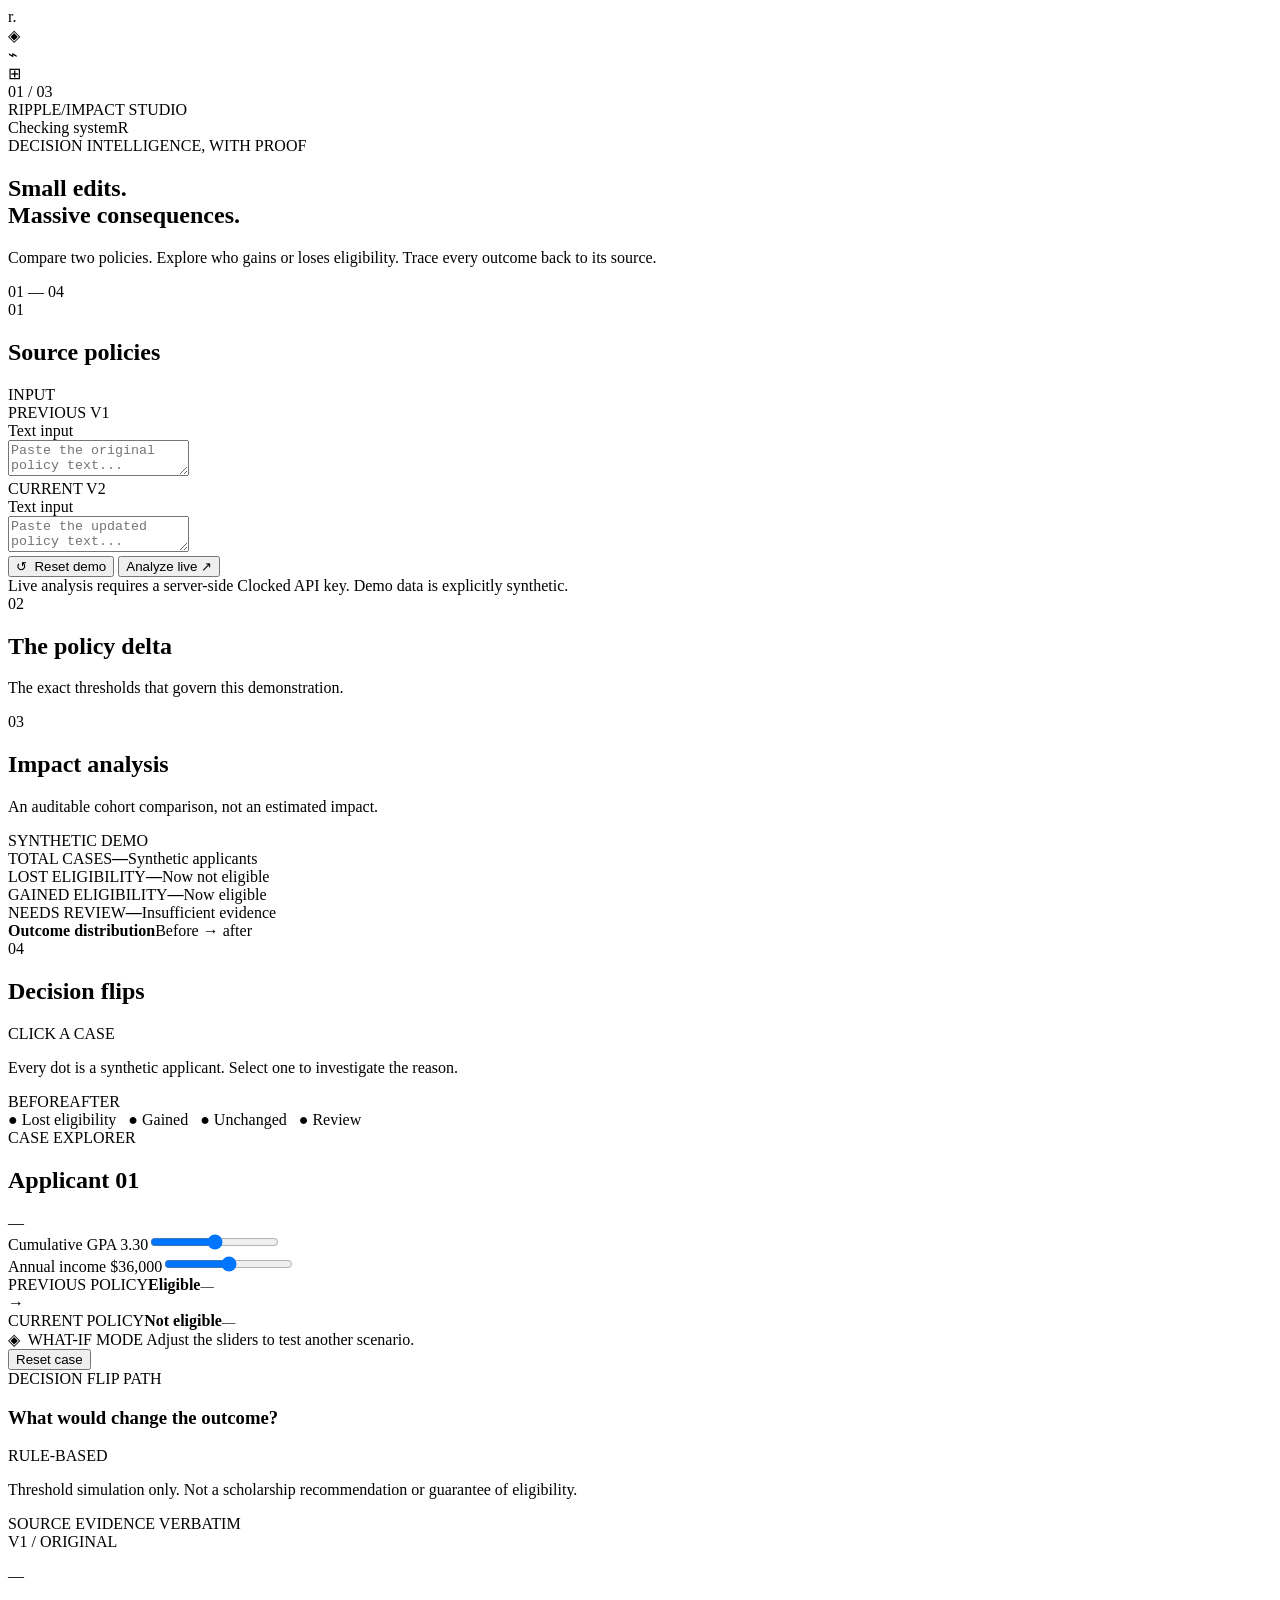
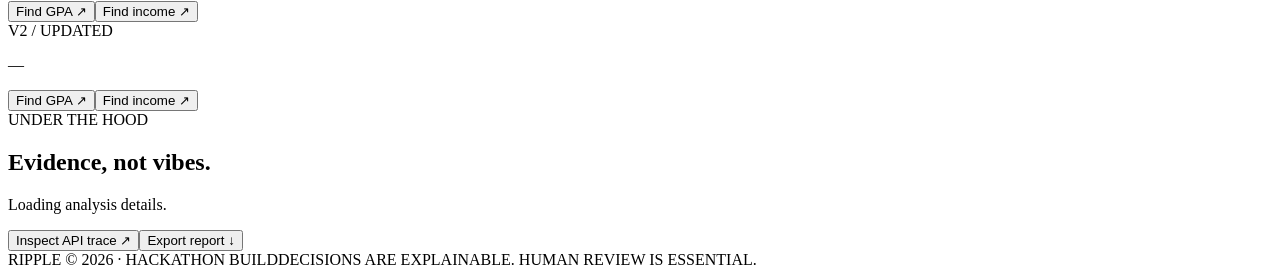
==== web/index.html @ 4c475682 "feat: add Ripple consequence engine, tests, docs and phase checkpoints" ====
<!doctype html>
<html lang="en">
<head>
  <meta charset="utf-8" />
  <meta name="viewport" content="width=device-width, initial-scale=1" />
  <meta name="theme-color" content="#0b101a" />
  <meta name="description" content="Ripple turns policy changes into traceable outcome changes." />
  <title>Ripple — The Consequence Engine</title>
  <link rel="stylesheet" href="/assets/styles.css" />
</head>
<body>
<div class="app-shell">
  <aside class="side-rail">
    <div class="logo-wrap" title="Ripple"><span class="logo">r<span class="dot">.</span></span></div>
    <div class="nav-group">
      <div class="rail-item active" title="Impact Studio" aria-label="Impact Studio">◈</div>
      <div class="rail-item" title="Evidence" aria-label="Evidence">⌁</div>
      <div class="rail-item" title="Test cases" aria-label="Test cases">⊞</div>
    </div>
    <div class="rail-bottom">01<span> / 03</span></div>
  </aside>
  <div class="site-main">
    <header class="topbar">
      <div class="breadcrumbs"><span>RIPPLE</span><span class="slash">/</span><span>IMPACT STUDIO</span></div>
      <div class="topbar-end"><span class="signal"><span class="signal-dot"></span><span id="api-status">Checking system</span></span><span class="avatar">R</span></div>
    </header>
    <main class="content">
      <section class="intro">
        <div class="eyebrow"><span class="small-circle"></span> DECISION INTELLIGENCE, WITH PROOF</div>
        <h1>Small edits.<br /><span>Massive consequences.</span></h1>
        <div class="intro-bottom"><p>Compare two policies. Explore who gains or loses eligibility. Trace every outcome back to its source.</p><span class="intro-number">01 <span>—</span> 04</span></div>
      </section>
      <div class="dashboard-grid">
        <div class="left-column">
          <section class="panel editor-panel">
            <div class="section-heading"><span class="section-index">01</span><h2>Source policies</h2><span class="heading-right">INPUT</span></div>
            <div class="editor-head"><div class="version-label"><span class="version-dot old"></span> PREVIOUS <span class="mini-text">V1</span></div><span class="tag-muted">Text input</span></div>
            <textarea id="old-policy" spellcheck="false" aria-label="Previous policy text" placeholder="Paste the original policy text..."></textarea>
            <div class="editor-head second"><div class="version-label"><span class="version-dot new"></span> CURRENT <span class="mini-text">V2</span></div><span class="tag-muted">Text input</span></div>
            <textarea id="new-policy" spellcheck="false" aria-label="Current policy text" placeholder="Paste the updated policy text..."></textarea>
            <div class="editor-actions">
              <button type="button" id="reset-demo" class="btn btn-subtle">↺ &nbsp;Reset demo</button>
              <button type="button" id="analyze-live" class="btn btn-primary">Analyze live <span>↗</span></button>
            </div>
            <div class="microcopy">Live analysis requires a server-side Clocked API key. Demo data is explicitly synthetic.</div>
          </section>
          <section class="panel delta-panel" id="evidence">
            <div class="section-heading"><span class="section-index">02</span><h2>The policy delta</h2></div>
            <p class="panel-subtitle">The exact thresholds that govern this demonstration.</p>
            <div id="delta-items"></div>
            <div id="compare-verdict" class="api-result" hidden></div>
            <div id="review-warning" class="review-warning" hidden>Some thresholds lack verified source evidence. Those evaluations are marked for review.</div>
          </section>
        </div>
        <div class="right-column">
          <section class="panel overview-panel">
            <div class="overview-top"><div><div class="section-heading"><span class="section-index">03</span><h2>Impact analysis</h2></div><p class="panel-subtitle">An auditable cohort comparison, not an estimated impact.</p></div><span id="mode-indicator" class="mode-badge">SYNTHETIC DEMO</span></div>
            <div class="stat-grid">
              <div class="stat"><span class="stat-label">TOTAL CASES</span><strong id="stat-total">—</strong><span class="stat-meta">Synthetic applicants</span></div>
              <div class="stat stat-lost"><span class="stat-label">LOST ELIGIBILITY</span><strong id="stat-lost">—</strong><span class="stat-meta">Now not eligible</span></div>
              <div class="stat stat-gained"><span class="stat-label">GAINED ELIGIBILITY</span><strong id="stat-gained">—</strong><span class="stat-meta">Now eligible</span></div>
              <div class="stat"><span class="stat-label">NEEDS REVIEW</span><strong id="stat-review">—</strong><span class="stat-meta">Insufficient evidence</span></div>
            </div>
            <div class="chart-title"><strong>Outcome distribution</strong><span>Before → after</span></div>
            <div id="dist-bar" class="dist-bar" aria-label="Outcome distribution" role="img"></div>
            <div id="dist-legend" class="dist-legend"></div>
          </section>
          <section class="panel matrix-panel" id="cases">
            <div class="section-heading"><span class="section-index">04</span><h2>Decision flips</h2><span class="heading-right">CLICK A CASE</span></div>
            <p class="panel-subtitle">Every dot is a synthetic applicant. Select one to investigate the reason.</p>
            <div class="matrix-labels"><span>BEFORE</span><span>AFTER</span></div>
            <div id="case-matrix" class="case-matrix"></div>
            <div class="matrix-footnote">● Lost eligibility &nbsp; <span class="gained-color">● Gained</span> &nbsp; <span class="stable-color">● Unchanged</span> &nbsp; <span class="review-color">● Review</span></div>
          </section>
          <section class="panel inspector-panel">
            <div class="inspector-top"><div><span class="eyebrow in-panel">CASE EXPLORER</span><h2 id="selected-case-title">Applicant 01</h2></div><span id="selected-transition" class="case-chip">—</span></div>
            <div class="controls-row">
              <div class="control-block"><label for="gpa-range">Cumulative GPA <span id="gpa-value">3.30</span></label><input id="gpa-range" type="range" min="0" max="4" step="0.05" /></div>
              <div class="control-block"><label for="income-range">Annual income <span id="income-value">$36,000</span></label><input id="income-range" type="range" min="0" max="100000" step="1000" /></div>
            </div>
            <div class="results-grid">
              <div class="result-block"><span>PREVIOUS POLICY</span><strong id="before-status">Eligible</strong><small id="before-reason">—</small></div>
              <div class="result-arrow">→</div>
              <div class="result-block"><span>CURRENT POLICY</span><strong id="after-status">Not eligible</strong><small id="after-reason">—</small></div>
            </div>
            <div class="inspector-footer"><div class="what-if-label">◈ &nbsp;WHAT-IF MODE <span id="what-if-note">Adjust the sliders to test another scenario.</span></div><button class="btn btn-subtle btn-small" id="reset-case">Reset case</button></div>
            <div class="flip-panel">
              <div class="flip-head"><div><span class="flip-kicker">DECISION FLIP PATH</span><h3>What would change the outcome?</h3></div><span class="flip-tag">RULE-BASED</span></div>
              <div id="flip-content" aria-live="polite"></div>
              <button type="button" class="btn btn-primary flip-action" id="apply-flip" hidden>Try these thresholds ↗</button>
              <p class="flip-disclaimer">Threshold simulation only. Not a scholarship recommendation or guarantee of eligibility.</p>
            </div>
            <div class="proof-title">SOURCE EVIDENCE <span>VERBATIM</span></div>
            <div class="evidence-grid"><div class="evidence-box"><span>V1 / ORIGINAL</span><p id="old-evidence">—</p><div class="source-actions"><button type="button" data-source="old" data-rule="gpa_evidence">Find GPA ↗</button><button type="button" data-source="old" data-rule="income_evidence">Find income ↗</button></div></div><div class="evidence-box"><span>V2 / UPDATED</span><p id="new-evidence">—</p><div class="source-actions"><button type="button" data-source="new" data-rule="gpa_evidence">Find GPA ↗</button><button type="button" data-source="new" data-rule="income_evidence">Find income ↗</button></div></div></div>
            <div id="rerank-evidence" class="ranked-evidence" hidden></div>
          </section>
        </div>
      </div>
      <section class="bottom-panel"><div><span class="eyebrow in-panel">UNDER THE HOOD</span><h2>Evidence, not vibes.</h2><p id="backend-disclosure">Loading analysis details.</p></div><div class="bottom-actions"><button class="btn btn-subtle" id="toggle-trace">Inspect API trace ↗</button><button class="btn btn-primary" id="export-report">Export report ↓</button></div></section>
      <pre id="trace-output" class="trace-output" hidden></pre>
      <footer>RIPPLE <span>© 2026 · HACKATHON BUILD</span><span>DECISIONS ARE EXPLAINABLE. HUMAN REVIEW IS ESSENTIAL.</span></footer>
    </main>
  </div>
</div>
<div id="toast" class="toast" role="status" aria-live="polite"></div>
<script src="/assets/app.js" defer></script>
</body>
</html>
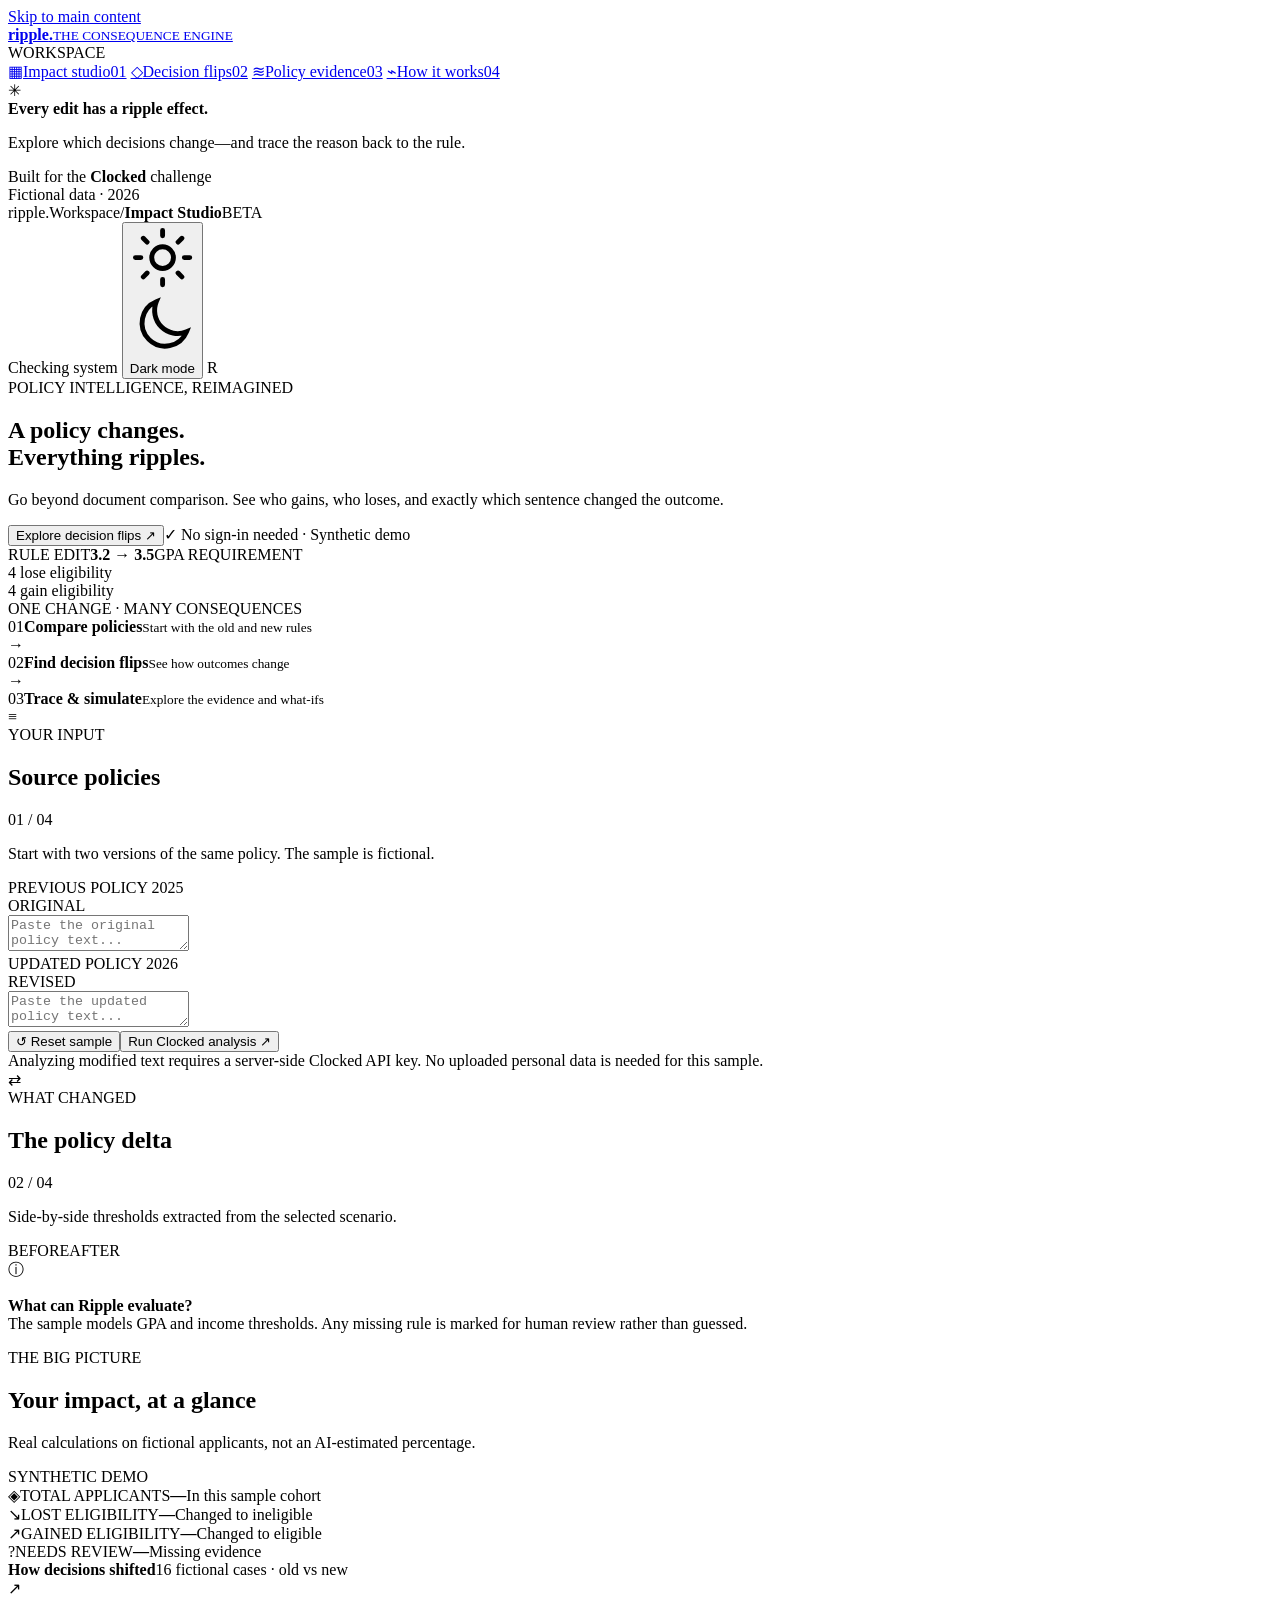
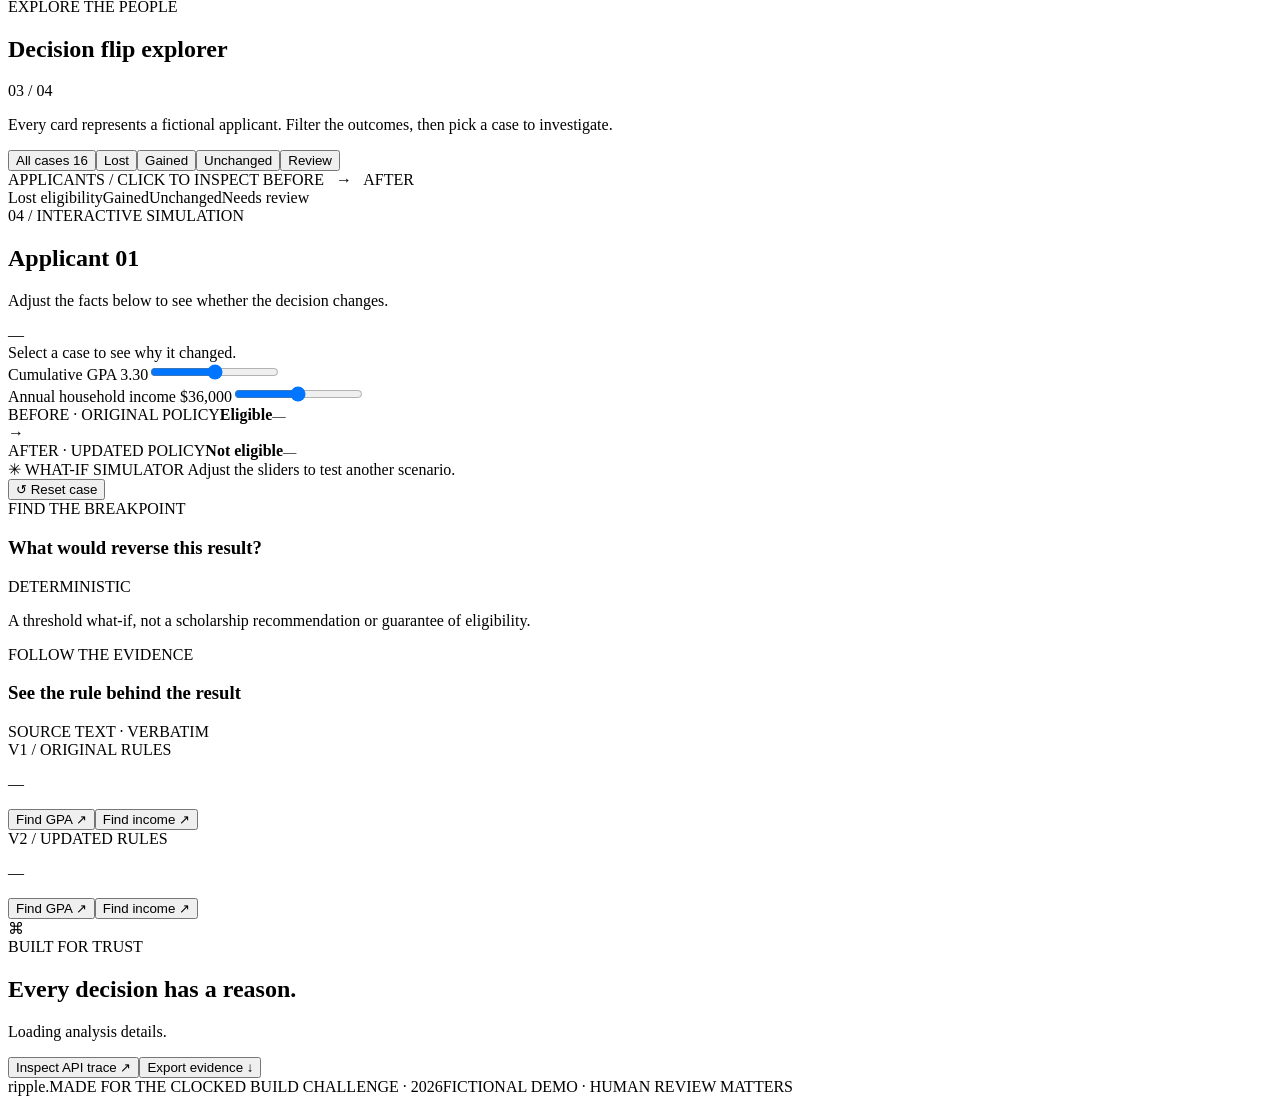
==== commit 783b967a: "feat(ui): light-first Ripple studio, dark toggle and interactive case explorer" ====
--- a/web/index.html
+++ b/web/index.html
@@ -1,108 +1,125 @@
 <!doctype html>
-<html lang="en">
+<html lang="en" data-theme="light">
 <head>
   <meta charset="utf-8" />
   <meta name="viewport" content="width=device-width, initial-scale=1" />
-  <meta name="theme-color" content="#0b101a" />
-  <meta name="description" content="Ripple turns policy changes into traceable outcome changes." />
+  <meta name="theme-color" content="#f6f7fb" />
+  <meta name="description" content="Ripple reveals how policy edits change real decisions, with traceable evidence and interactive what-if analysis." />
   <title>Ripple — The Consequence Engine</title>
   <link rel="stylesheet" href="/assets/styles.css" />
+  <script>try{if(localStorage.getItem('ripple-theme')==='dark')document.documentElement.dataset.theme='dark'}catch(e){}</script>
 </head>
 <body>
+<a class="skip-link" href="#studio">Skip to main content</a>
 <div class="app-shell">
-  <aside class="side-rail">
-    <div class="logo-wrap" title="Ripple"><span class="logo">r<span class="dot">.</span></span></div>
-    <div class="nav-group">
-      <div class="rail-item active" title="Impact Studio" aria-label="Impact Studio">◈</div>
-      <div class="rail-item" title="Evidence" aria-label="Evidence">⌁</div>
-      <div class="rail-item" title="Test cases" aria-label="Test cases">⊞</div>
-    </div>
-    <div class="rail-bottom">01<span> / 03</span></div>
+  <aside class="side-rail" aria-label="Primary navigation">
+    <a href="#studio" class="brand" aria-label="Ripple home">
+      <span class="brand-mark" aria-hidden="true"><span></span><span></span><span></span></span>
+      <span class="brand-copy"><strong>ripple<span class="brand-period">.</span></strong><small>THE CONSEQUENCE ENGINE</small></span>
+    </a>
+    <div class="side-label">WORKSPACE</div>
+    <nav class="nav-group" aria-label="Workspace">
+      <a class="rail-item active" href="#studio"><span class="nav-icon" aria-hidden="true">▦</span>Impact studio<span class="nav-count">01</span></a>
+      <a class="rail-item" href="#cases"><span class="nav-icon" aria-hidden="true">◇</span>Decision flips<span class="nav-count">02</span></a>
+      <a class="rail-item" href="#evidence"><span class="nav-icon" aria-hidden="true">≋</span>Policy evidence<span class="nav-count">03</span></a>
+      <a class="rail-item" href="#method"><span class="nav-icon" aria-hidden="true">⌁</span>How it works<span class="nav-count">04</span></a>
+    </nav>
+    <div class="side-spacer"></div>
+    <div class="sidebar-tip"><div class="sidebar-tip-icon">✳</div><strong>Every edit has a ripple effect.</strong><p>Explore which decisions change—and trace the reason back to the rule.</p></div>
+    <div class="rail-bottom"><span class="mini-orbit" aria-hidden="true"></span><div>Built for the <strong>Clocked</strong> challenge<br /><span>Fictional data · 2026</span></div></div>
   </aside>
   <div class="site-main">
     <header class="topbar">
-      <div class="breadcrumbs"><span>RIPPLE</span><span class="slash">/</span><span>IMPACT STUDIO</span></div>
-      <div class="topbar-end"><span class="signal"><span class="signal-dot"></span><span id="api-status">Checking system</span></span><span class="avatar">R</span></div>
+      <div class="breadcrumbs"><span class="mobile-brand">ripple<span>.</span></span><span class="topbar-desktop">Workspace</span><span class="slash">/</span><strong>Impact Studio</strong><span class="topbar-version">BETA</span></div>
+      <div class="topbar-end">
+        <span class="signal"><span class="signal-dot" aria-hidden="true"></span><span id="api-status">Checking system</span></span>
+        <button type="button" class="theme-toggle" id="theme-toggle" aria-label="Switch to dark mode" title="Switch theme"><svg class="icon-sun" viewBox="0 0 24 24" fill="none" stroke="currentColor" stroke-width="1.8" stroke-linecap="round"><circle cx="12" cy="12" r="4"/><path d="M12 2v2m0 16v2M4.9 4.9l1.4 1.4m11.4 11.4 1.4 1.4M2 12h2m16 0h2M4.9 19.1l1.4-1.4M17.7 6.3l1.4-1.4"/></svg><svg class="icon-moon" viewBox="0 0 24 24" fill="none" stroke="currentColor" stroke-width="1.8" stroke-linecap="round"><path d="M20.8 14.3A8.5 8.5 0 0 1 9.7 3.2 8.5 8.5 0 1 0 20.8 14.3z"/></svg><span class="toggle-text">Dark mode</span></button>
+        <span class="avatar" title="Ripple workspace">R</span>
+      </div>
     </header>
-    <main class="content">
-      <section class="intro">
-        <div class="eyebrow"><span class="small-circle"></span> DECISION INTELLIGENCE, WITH PROOF</div>
-        <h1>Small edits.<br /><span>Massive consequences.</span></h1>
-        <div class="intro-bottom"><p>Compare two policies. Explore who gains or loses eligibility. Trace every outcome back to its source.</p><span class="intro-number">01 <span>—</span> 04</span></div>
+    <main class="content" id="studio">
+      <section class="intro" aria-label="Introduction">
+        <div class="intro-copy">
+          <div class="eyebrow"><span class="small-circle" aria-hidden="true"></span> POLICY INTELLIGENCE, REIMAGINED</div>
+          <h1>A policy changes.<br /><span>Everything ripples.</span></h1>
+          <p>Go beyond document comparison. See who gains, who loses, and exactly which sentence changed the outcome.</p>
+          <div class="hero-actions"><button type="button" class="btn btn-primary hero-cta" id="explore-flips">Explore decision flips <span aria-hidden="true">↗</span></button><span class="hero-note"><span class="hero-check">✓</span> No sign-in needed · Synthetic demo</span></div>
+        </div>
+        <div class="ripple-art" aria-label="Illustration of a policy edit triggering changes in people" role="img">
+          <div class="art-grid"></div><div class="orbit orbit-1"></div><div class="orbit orbit-2"></div><div class="orbit orbit-3"></div>
+          <div class="orbit-center"><span class="orbit-center-top">RULE EDIT</span><strong>3.2 <span>→</span> 3.5</strong><span class="orbit-center-bottom">GPA REQUIREMENT</span></div>
+          <div class="floating-pill pill-loss"><span class="pill-dot"></span> 4 lose eligibility</div>
+          <div class="floating-pill pill-gain"><span class="pill-dot"></span> 4 gain eligibility</div>
+          <span class="art-caption">ONE CHANGE · MANY CONSEQUENCES</span>
+        </div>
       </section>
+      <div class="process-strip" aria-label="How to use Ripple">
+        <div><span class="step-count">01</span><span><strong>Compare policies</strong><small>Start with the old and new rules</small></span></div>
+        <span class="process-arrow" aria-hidden="true">→</span>
+        <div><span class="step-count">02</span><span><strong>Find decision flips</strong><small>See how outcomes change</small></span></div>
+        <span class="process-arrow" aria-hidden="true">→</span>
+        <div><span class="step-count">03</span><span><strong>Trace &amp; simulate</strong><small>Explore the evidence and what-ifs</small></span></div>
+      </div>
       <div class="dashboard-grid">
         <div class="left-column">
-          <section class="panel editor-panel">
-            <div class="section-heading"><span class="section-index">01</span><h2>Source policies</h2><span class="heading-right">INPUT</span></div>
-            <div class="editor-head"><div class="version-label"><span class="version-dot old"></span> PREVIOUS <span class="mini-text">V1</span></div><span class="tag-muted">Text input</span></div>
+          <section class="panel editor-panel" aria-labelledby="source-heading">
+            <div class="section-heading"><div class="section-icon source-icon" aria-hidden="true">≡</div><div class="heading-copy"><span class="section-eyebrow">YOUR INPUT</span><h2 id="source-heading">Source policies</h2></div><span class="heading-right">01 / 04</span></div>
+            <p class="panel-subtitle">Start with two versions of the same policy. The sample is fictional.</p>
+            <div class="editor-head"><div class="version-label"><span class="version-dot old"></span> PREVIOUS POLICY <span class="mini-text">2025</span></div><span class="tag-muted">ORIGINAL</span></div>
             <textarea id="old-policy" spellcheck="false" aria-label="Previous policy text" placeholder="Paste the original policy text..."></textarea>
-            <div class="editor-head second"><div class="version-label"><span class="version-dot new"></span> CURRENT <span class="mini-text">V2</span></div><span class="tag-muted">Text input</span></div>
+            <div class="editor-head second"><div class="version-label"><span class="version-dot new"></span> UPDATED POLICY <span class="mini-text">2026</span></div><span class="tag-muted">REVISED</span></div>
             <textarea id="new-policy" spellcheck="false" aria-label="Current policy text" placeholder="Paste the updated policy text..."></textarea>
-            <div class="editor-actions">
-              <button type="button" id="reset-demo" class="btn btn-subtle">↺ &nbsp;Reset demo</button>
-              <button type="button" id="analyze-live" class="btn btn-primary">Analyze live <span>↗</span></button>
-            </div>
-            <div class="microcopy">Live analysis requires a server-side Clocked API key. Demo data is explicitly synthetic.</div>
+            <div id="unsaved-notice" class="unsaved-notice" role="status" hidden>You've edited the policy text. Results below still reflect the last completed analysis.</div>
+            <div class="editor-actions"><button type="button" id="reset-demo" class="btn btn-subtle"><span aria-hidden="true">↺</span> Reset sample</button><button type="button" id="analyze-live" class="btn btn-primary">Run Clocked analysis <span aria-hidden="true">↗</span></button></div>
+            <div class="microcopy" id="live-explainer">Analyzing modified text requires a server-side Clocked API key. No uploaded personal data is needed for this sample.</div>
           </section>
-          <section class="panel delta-panel" id="evidence">
-            <div class="section-heading"><span class="section-index">02</span><h2>The policy delta</h2></div>
-            <p class="panel-subtitle">The exact thresholds that govern this demonstration.</p>
-            <div id="delta-items"></div>
+          <section class="panel delta-panel" id="evidence" aria-labelledby="delta-heading">
+            <div class="section-heading"><div class="section-icon delta-icon" aria-hidden="true">⇄</div><div class="heading-copy"><span class="section-eyebrow">WHAT CHANGED</span><h2 id="delta-heading">The policy delta</h2></div><span class="heading-right">02 / 04</span></div>
+            <p class="panel-subtitle">Side-by-side thresholds extracted from the selected scenario.</p>
+            <div class="delta-key"><span>BEFORE</span><span>AFTER</span></div><div id="delta-items"></div>
             <div id="compare-verdict" class="api-result" hidden></div>
             <div id="review-warning" class="review-warning" hidden>Some thresholds lack verified source evidence. Those evaluations are marked for review.</div>
           </section>
+          <div class="source-help"><span>ⓘ</span><p><strong>What can Ripple evaluate?</strong><br />The sample models GPA and income thresholds. Any missing rule is marked for human review rather than guessed.</p></div>
         </div>
         <div class="right-column">
-          <section class="panel overview-panel">
-            <div class="overview-top"><div><div class="section-heading"><span class="section-index">03</span><h2>Impact analysis</h2></div><p class="panel-subtitle">An auditable cohort comparison, not an estimated impact.</p></div><span id="mode-indicator" class="mode-badge">SYNTHETIC DEMO</span></div>
+          <section class="panel overview-panel" aria-labelledby="impact-heading">
+            <div class="overview-top"><div class="heading-copy"><span class="section-eyebrow">THE BIG PICTURE</span><h2 id="impact-heading">Your impact, at a glance</h2><p class="panel-subtitle">Real calculations on fictional applicants, not an AI-estimated percentage.</p></div><span id="mode-indicator" class="mode-badge"><span class="mode-dot"></span> SYNTHETIC DEMO</span></div>
             <div class="stat-grid">
-              <div class="stat"><span class="stat-label">TOTAL CASES</span><strong id="stat-total">—</strong><span class="stat-meta">Synthetic applicants</span></div>
-              <div class="stat stat-lost"><span class="stat-label">LOST ELIGIBILITY</span><strong id="stat-lost">—</strong><span class="stat-meta">Now not eligible</span></div>
-              <div class="stat stat-gained"><span class="stat-label">GAINED ELIGIBILITY</span><strong id="stat-gained">—</strong><span class="stat-meta">Now eligible</span></div>
-              <div class="stat"><span class="stat-label">NEEDS REVIEW</span><strong id="stat-review">—</strong><span class="stat-meta">Insufficient evidence</span></div>
+              <div class="stat"><span class="stat-icon" aria-hidden="true">◈</span><span class="stat-label">TOTAL APPLICANTS</span><strong id="stat-total">—</strong><span class="stat-meta">In this sample cohort</span></div>
+              <div class="stat stat-lost"><span class="stat-icon" aria-hidden="true">↘</span><span class="stat-label">LOST ELIGIBILITY</span><strong id="stat-lost">—</strong><span class="stat-meta">Changed to ineligible</span></div>
+              <div class="stat stat-gained"><span class="stat-icon" aria-hidden="true">↗</span><span class="stat-label">GAINED ELIGIBILITY</span><strong id="stat-gained">—</strong><span class="stat-meta">Changed to eligible</span></div>
+              <div class="stat stat-review"><span class="stat-icon" aria-hidden="true">?</span><span class="stat-label">NEEDS REVIEW</span><strong id="stat-review">—</strong><span class="stat-meta">Missing evidence</span></div>
             </div>
-            <div class="chart-title"><strong>Outcome distribution</strong><span>Before → after</span></div>
-            <div id="dist-bar" class="dist-bar" aria-label="Outcome distribution" role="img"></div>
-            <div id="dist-legend" class="dist-legend"></div>
+            <div class="chart-title"><strong>How decisions shifted</strong><span>16 fictional cases · old vs new</span></div><div id="dist-bar" class="dist-bar" aria-label="Outcome distribution" role="img"></div><div id="dist-legend" class="dist-legend"></div>
           </section>
-          <section class="panel matrix-panel" id="cases">
-            <div class="section-heading"><span class="section-index">04</span><h2>Decision flips</h2><span class="heading-right">CLICK A CASE</span></div>
-            <p class="panel-subtitle">Every dot is a synthetic applicant. Select one to investigate the reason.</p>
-            <div class="matrix-labels"><span>BEFORE</span><span>AFTER</span></div>
+          <section class="panel matrix-panel" id="cases" aria-labelledby="cases-heading">
+            <div class="section-heading"><div class="section-icon flips-icon" aria-hidden="true">↗</div><div class="heading-copy"><span class="section-eyebrow">EXPLORE THE PEOPLE</span><h2 id="cases-heading">Decision flip explorer</h2></div><span class="heading-right">03 / 04</span></div>
+            <p class="panel-subtitle">Every card represents a fictional applicant. Filter the outcomes, then pick a case to investigate.</p>
+            <div class="filter-bar" role="group" aria-label="Filter applicants by outcome"><button class="filter-chip active" data-filter="all" aria-pressed="true">All cases <span id="filter-total">16</span></button><button class="filter-chip" data-filter="lost" aria-pressed="false">Lost <span class="filter-color loss-dot"></span></button><button class="filter-chip" data-filter="gained" aria-pressed="false">Gained <span class="filter-color gain-dot"></span></button><button class="filter-chip" data-filter="stable" aria-pressed="false">Unchanged</button><button class="filter-chip" data-filter="review" aria-pressed="false">Review</button></div>
+            <div class="matrix-labels"><span>APPLICANTS / CLICK TO INSPECT</span><span><span class="circle-before"></span> BEFORE &nbsp; → &nbsp; <span class="circle-after"></span> AFTER</span></div>
             <div id="case-matrix" class="case-matrix"></div>
-            <div class="matrix-footnote">● Lost eligibility &nbsp; <span class="gained-color">● Gained</span> &nbsp; <span class="stable-color">● Unchanged</span> &nbsp; <span class="review-color">● Review</span></div>
+            <div class="matrix-footnote"><span><i class="legend-dot" style="background:var(--red)"></i>Lost eligibility</span><span><i class="legend-dot" style="background:var(--green)"></i>Gained</span><span><i class="legend-dot" style="background:var(--purple)"></i>Unchanged</span><span><i class="legend-dot" style="background:var(--amber)"></i>Needs review</span></div>
           </section>
-          <section class="panel inspector-panel">
-            <div class="inspector-top"><div><span class="eyebrow in-panel">CASE EXPLORER</span><h2 id="selected-case-title">Applicant 01</h2></div><span id="selected-transition" class="case-chip">—</span></div>
-            <div class="controls-row">
-              <div class="control-block"><label for="gpa-range">Cumulative GPA <span id="gpa-value">3.30</span></label><input id="gpa-range" type="range" min="0" max="4" step="0.05" /></div>
-              <div class="control-block"><label for="income-range">Annual income <span id="income-value">$36,000</span></label><input id="income-range" type="range" min="0" max="100000" step="1000" /></div>
-            </div>
-            <div class="results-grid">
-              <div class="result-block"><span>PREVIOUS POLICY</span><strong id="before-status">Eligible</strong><small id="before-reason">—</small></div>
-              <div class="result-arrow">→</div>
-              <div class="result-block"><span>CURRENT POLICY</span><strong id="after-status">Not eligible</strong><small id="after-reason">—</small></div>
-            </div>
-            <div class="inspector-footer"><div class="what-if-label">◈ &nbsp;WHAT-IF MODE <span id="what-if-note">Adjust the sliders to test another scenario.</span></div><button class="btn btn-subtle btn-small" id="reset-case">Reset case</button></div>
-            <div class="flip-panel">
-              <div class="flip-head"><div><span class="flip-kicker">DECISION FLIP PATH</span><h3>What would change the outcome?</h3></div><span class="flip-tag">RULE-BASED</span></div>
-              <div id="flip-content" aria-live="polite"></div>
-              <button type="button" class="btn btn-primary flip-action" id="apply-flip" hidden>Try these thresholds ↗</button>
-              <p class="flip-disclaimer">Threshold simulation only. Not a scholarship recommendation or guarantee of eligibility.</p>
-            </div>
-            <div class="proof-title">SOURCE EVIDENCE <span>VERBATIM</span></div>
-            <div class="evidence-grid"><div class="evidence-box"><span>V1 / ORIGINAL</span><p id="old-evidence">—</p><div class="source-actions"><button type="button" data-source="old" data-rule="gpa_evidence">Find GPA ↗</button><button type="button" data-source="old" data-rule="income_evidence">Find income ↗</button></div></div><div class="evidence-box"><span>V2 / UPDATED</span><p id="new-evidence">—</p><div class="source-actions"><button type="button" data-source="new" data-rule="gpa_evidence">Find GPA ↗</button><button type="button" data-source="new" data-rule="income_evidence">Find income ↗</button></div></div></div>
-            <div id="rerank-evidence" class="ranked-evidence" hidden></div>
+          <section class="panel inspector-panel" id="inspector" aria-labelledby="selected-case-title">
+            <div class="inspector-top"><div><span class="section-eyebrow">04 / INTERACTIVE SIMULATION</span><h2 id="selected-case-title">Applicant 01</h2><p class="panel-subtitle">Adjust the facts below to see whether the decision changes.</p></div><span id="selected-transition" class="case-chip">—</span></div>
+            <div class="case-explanation" id="case-explanation" aria-live="polite">Select a case to see why it changed.</div>
+            <div class="controls-row"><div class="control-block"><label for="gpa-range">Cumulative GPA <output id="gpa-value">3.30</output></label><input id="gpa-range" type="range" min="0" max="4" step="0.05" /></div><div class="control-block"><label for="income-range">Annual household income <output id="income-value">$36,000</output></label><input id="income-range" type="range" min="0" max="100000" step="1000" /></div></div>
+            <div class="results-grid"><div class="result-block"><span>BEFORE · ORIGINAL POLICY</span><strong id="before-status">Eligible</strong><small id="before-reason">—</small></div><div class="result-arrow" aria-hidden="true">→</div><div class="result-block"><span>AFTER · UPDATED POLICY</span><strong id="after-status">Not eligible</strong><small id="after-reason">—</small></div></div>
+            <div class="inspector-footer"><div class="what-if-label"><span class="what-if-dot">✳</span> WHAT-IF SIMULATOR <span id="what-if-note">Adjust the sliders to test another scenario.</span></div><button type="button" class="btn btn-subtle btn-small" id="reset-case">↺ Reset case</button></div>
+            <div class="flip-panel"><div class="flip-head"><div><span class="flip-kicker">FIND THE BREAKPOINT</span><h3>What would reverse this result?</h3></div><span class="flip-tag">DETERMINISTIC</span></div><div id="flip-content" aria-live="polite"></div><button type="button" class="btn btn-primary flip-action" id="apply-flip" hidden>Try minimum changes <span aria-hidden="true">↗</span></button><p class="flip-disclaimer">A threshold what-if, not a scholarship recommendation or guarantee of eligibility.</p></div>
+            <div class="proof-title"><div><span class="section-eyebrow">FOLLOW THE EVIDENCE</span><h3>See the rule behind the result</h3></div><span>SOURCE TEXT · VERBATIM</span></div>
+            <div class="evidence-grid"><div class="evidence-box"><span>V1 / ORIGINAL RULES</span><p id="old-evidence">—</p><div class="source-actions"><button type="button" data-source="old" data-rule="gpa_evidence">Find GPA ↗</button><button type="button" data-source="old" data-rule="income_evidence">Find income ↗</button></div></div><div class="evidence-box"><span>V2 / UPDATED RULES</span><p id="new-evidence">—</p><div class="source-actions"><button type="button" data-source="new" data-rule="gpa_evidence">Find GPA ↗</button><button type="button" data-source="new" data-rule="income_evidence">Find income ↗</button></div></div></div><div id="rerank-evidence" class="ranked-evidence" hidden></div>
           </section>
         </div>
       </div>
-      <section class="bottom-panel"><div><span class="eyebrow in-panel">UNDER THE HOOD</span><h2>Evidence, not vibes.</h2><p id="backend-disclosure">Loading analysis details.</p></div><div class="bottom-actions"><button class="btn btn-subtle" id="toggle-trace">Inspect API trace ↗</button><button class="btn btn-primary" id="export-report">Export report ↓</button></div></section>
+      <section class="bottom-panel" id="method"><div class="bottom-icon" aria-hidden="true">⌘</div><div class="bottom-text"><span class="section-eyebrow">BUILT FOR TRUST</span><h2>Every decision has a reason.</h2><p id="backend-disclosure">Loading analysis details.</p></div><div class="bottom-actions"><button type="button" class="btn btn-subtle" id="toggle-trace" aria-expanded="false" aria-controls="trace-output">Inspect API trace ↗</button><button type="button" class="btn btn-primary" id="export-report">Export evidence ↓</button></div></section>
       <pre id="trace-output" class="trace-output" hidden></pre>
-      <footer>RIPPLE <span>© 2026 · HACKATHON BUILD</span><span>DECISIONS ARE EXPLAINABLE. HUMAN REVIEW IS ESSENTIAL.</span></footer>
+      <footer><span class="footer-brand">ripple<span>.</span></span><span>MADE FOR THE CLOCKED BUILD CHALLENGE · 2026</span><span>FICTIONAL DEMO · HUMAN REVIEW MATTERS</span></footer>
     </main>
   </div>
 </div>
 <div id="toast" class="toast" role="status" aria-live="polite"></div>
 <script src="/assets/app.js" defer></script>
 </body>
-</html>
+</html>
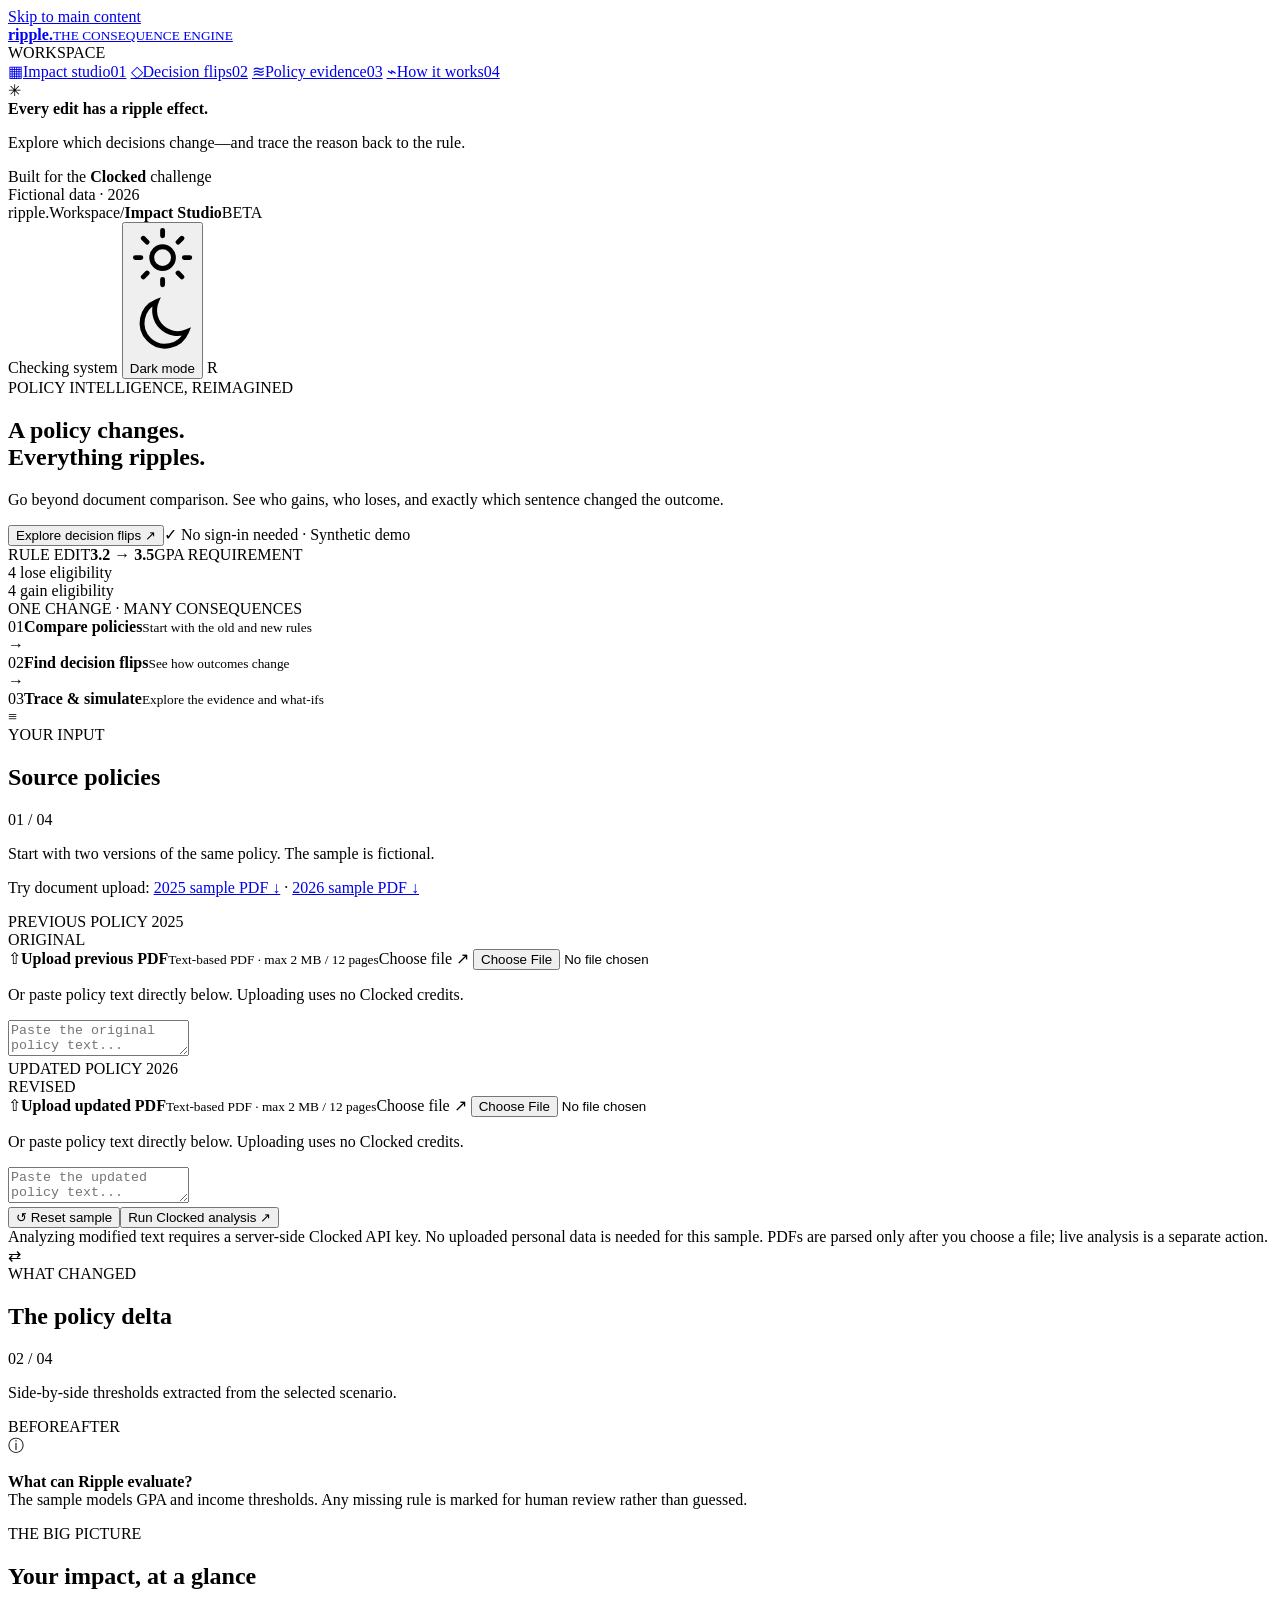
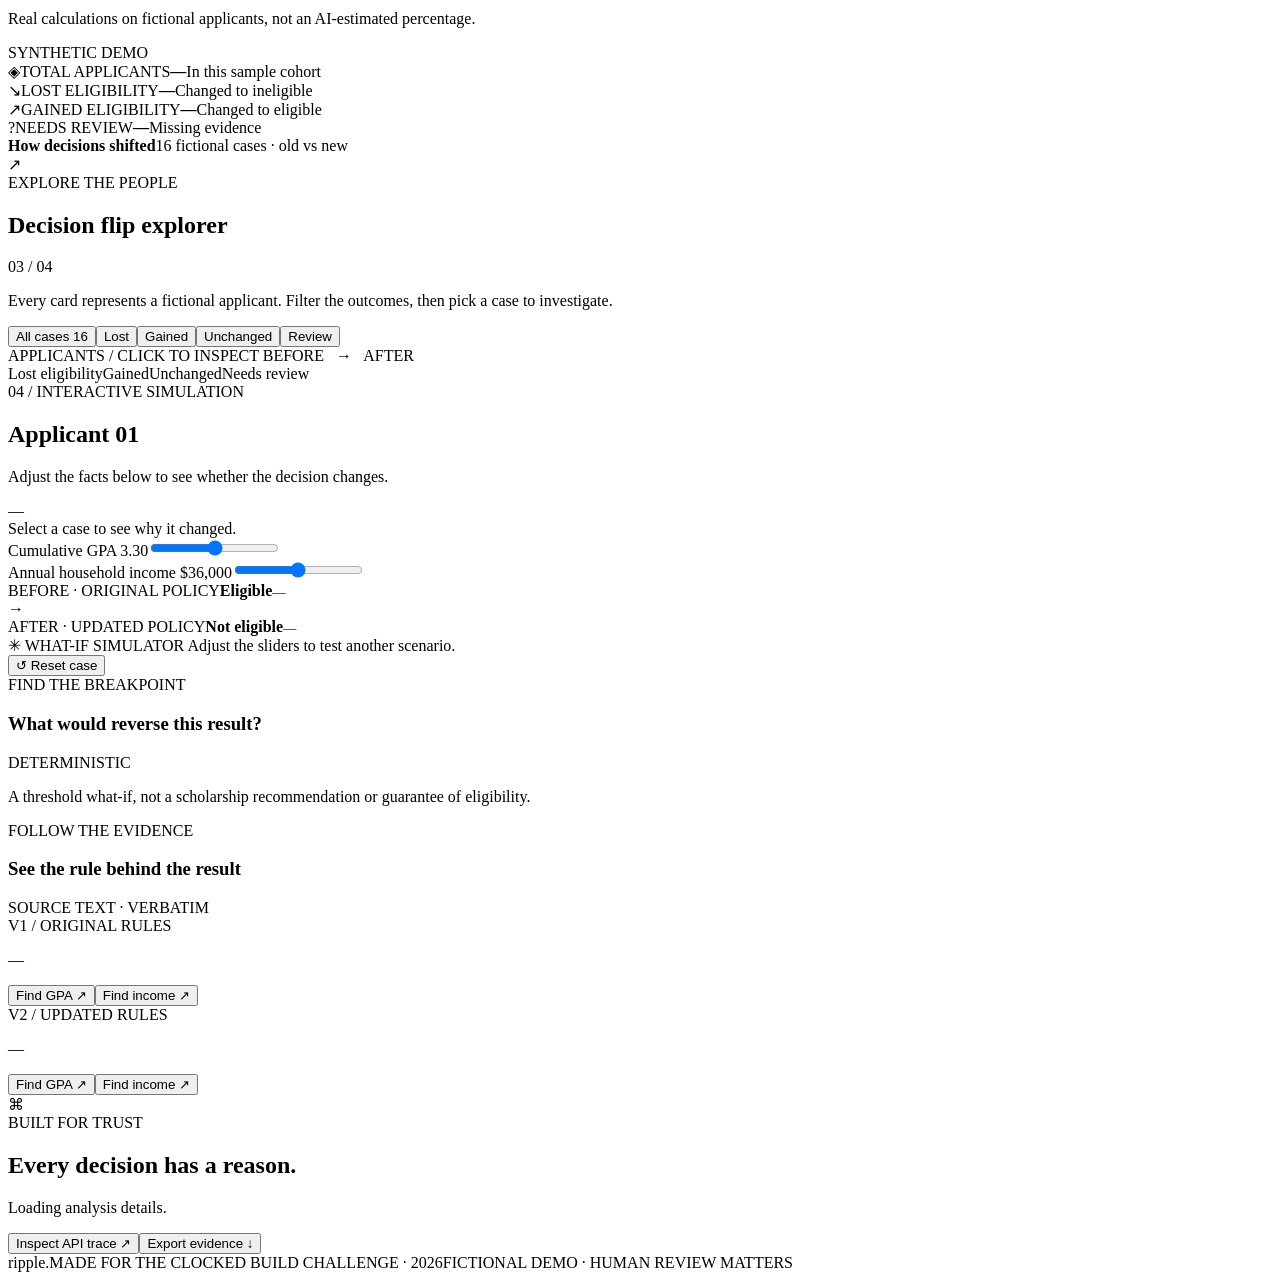
==== commit 5cc4e6d5: "feat(pdf): bounded policy PDF text preview and source-page mapping" ====
--- a/web/index.html
+++ b/web/index.html
@@ -65,13 +65,24 @@
           <section class="panel editor-panel" aria-labelledby="source-heading">
             <div class="section-heading"><div class="section-icon source-icon" aria-hidden="true">≡</div><div class="heading-copy"><span class="section-eyebrow">YOUR INPUT</span><h2 id="source-heading">Source policies</h2></div><span class="heading-right">01 / 04</span></div>
             <p class="panel-subtitle">Start with two versions of the same policy. The sample is fictional.</p>
+            <p class="sample-pdf-links">Try document upload: <a href="/assets/samples/previous-policy.pdf" download>2025 sample PDF ↓</a> <span aria-hidden="true">·</span> <a href="/assets/samples/updated-policy.pdf" download>2026 sample PDF ↓</a></p>
             <div class="editor-head"><div class="version-label"><span class="version-dot old"></span> PREVIOUS POLICY <span class="mini-text">2025</span></div><span class="tag-muted">ORIGINAL</span></div>
+            <div class="pdf-import">
+              <label class="pdf-import-control" for="old-pdf"><span class="pdf-import-icon" aria-hidden="true">⇧</span><span><strong>Upload previous PDF</strong><small>Text-based PDF · max 2 MB / 12 pages</small></span><span class="pdf-import-cta" aria-hidden="true">Choose file ↗</span></label>
+              <input type="file" id="old-pdf" accept=".pdf,application/pdf" aria-describedby="old-upload-status" />
+              <p id="old-upload-status" class="pdf-upload-status" role="status">Or paste policy text directly below. Uploading uses no Clocked credits.</p>
+            </div>
             <textarea id="old-policy" spellcheck="false" aria-label="Previous policy text" placeholder="Paste the original policy text..."></textarea>
             <div class="editor-head second"><div class="version-label"><span class="version-dot new"></span> UPDATED POLICY <span class="mini-text">2026</span></div><span class="tag-muted">REVISED</span></div>
+            <div class="pdf-import">
+              <label class="pdf-import-control" for="new-pdf"><span class="pdf-import-icon" aria-hidden="true">⇧</span><span><strong>Upload updated PDF</strong><small>Text-based PDF · max 2 MB / 12 pages</small></span><span class="pdf-import-cta" aria-hidden="true">Choose file ↗</span></label>
+              <input type="file" id="new-pdf" accept=".pdf,application/pdf" aria-describedby="new-upload-status" />
+              <p id="new-upload-status" class="pdf-upload-status" role="status">Or paste policy text directly below. Uploading uses no Clocked credits.</p>
+            </div>
             <textarea id="new-policy" spellcheck="false" aria-label="Current policy text" placeholder="Paste the updated policy text..."></textarea>
             <div id="unsaved-notice" class="unsaved-notice" role="status" hidden>You've edited the policy text. Results below still reflect the last completed analysis.</div>
             <div class="editor-actions"><button type="button" id="reset-demo" class="btn btn-subtle"><span aria-hidden="true">↺</span> Reset sample</button><button type="button" id="analyze-live" class="btn btn-primary">Run Clocked analysis <span aria-hidden="true">↗</span></button></div>
-            <div class="microcopy" id="live-explainer">Analyzing modified text requires a server-side Clocked API key. No uploaded personal data is needed for this sample.</div>
+            <div class="microcopy" id="live-explainer">Analyzing modified text requires a server-side Clocked API key. No uploaded personal data is needed for this sample. PDFs are parsed only after you choose a file; live analysis is a separate action.</div>
           </section>
           <section class="panel delta-panel" id="evidence" aria-labelledby="delta-heading">
             <div class="section-heading"><div class="section-icon delta-icon" aria-hidden="true">⇄</div><div class="heading-copy"><span class="section-eyebrow">WHAT CHANGED</span><h2 id="delta-heading">The policy delta</h2></div><span class="heading-right">02 / 04</span></div>
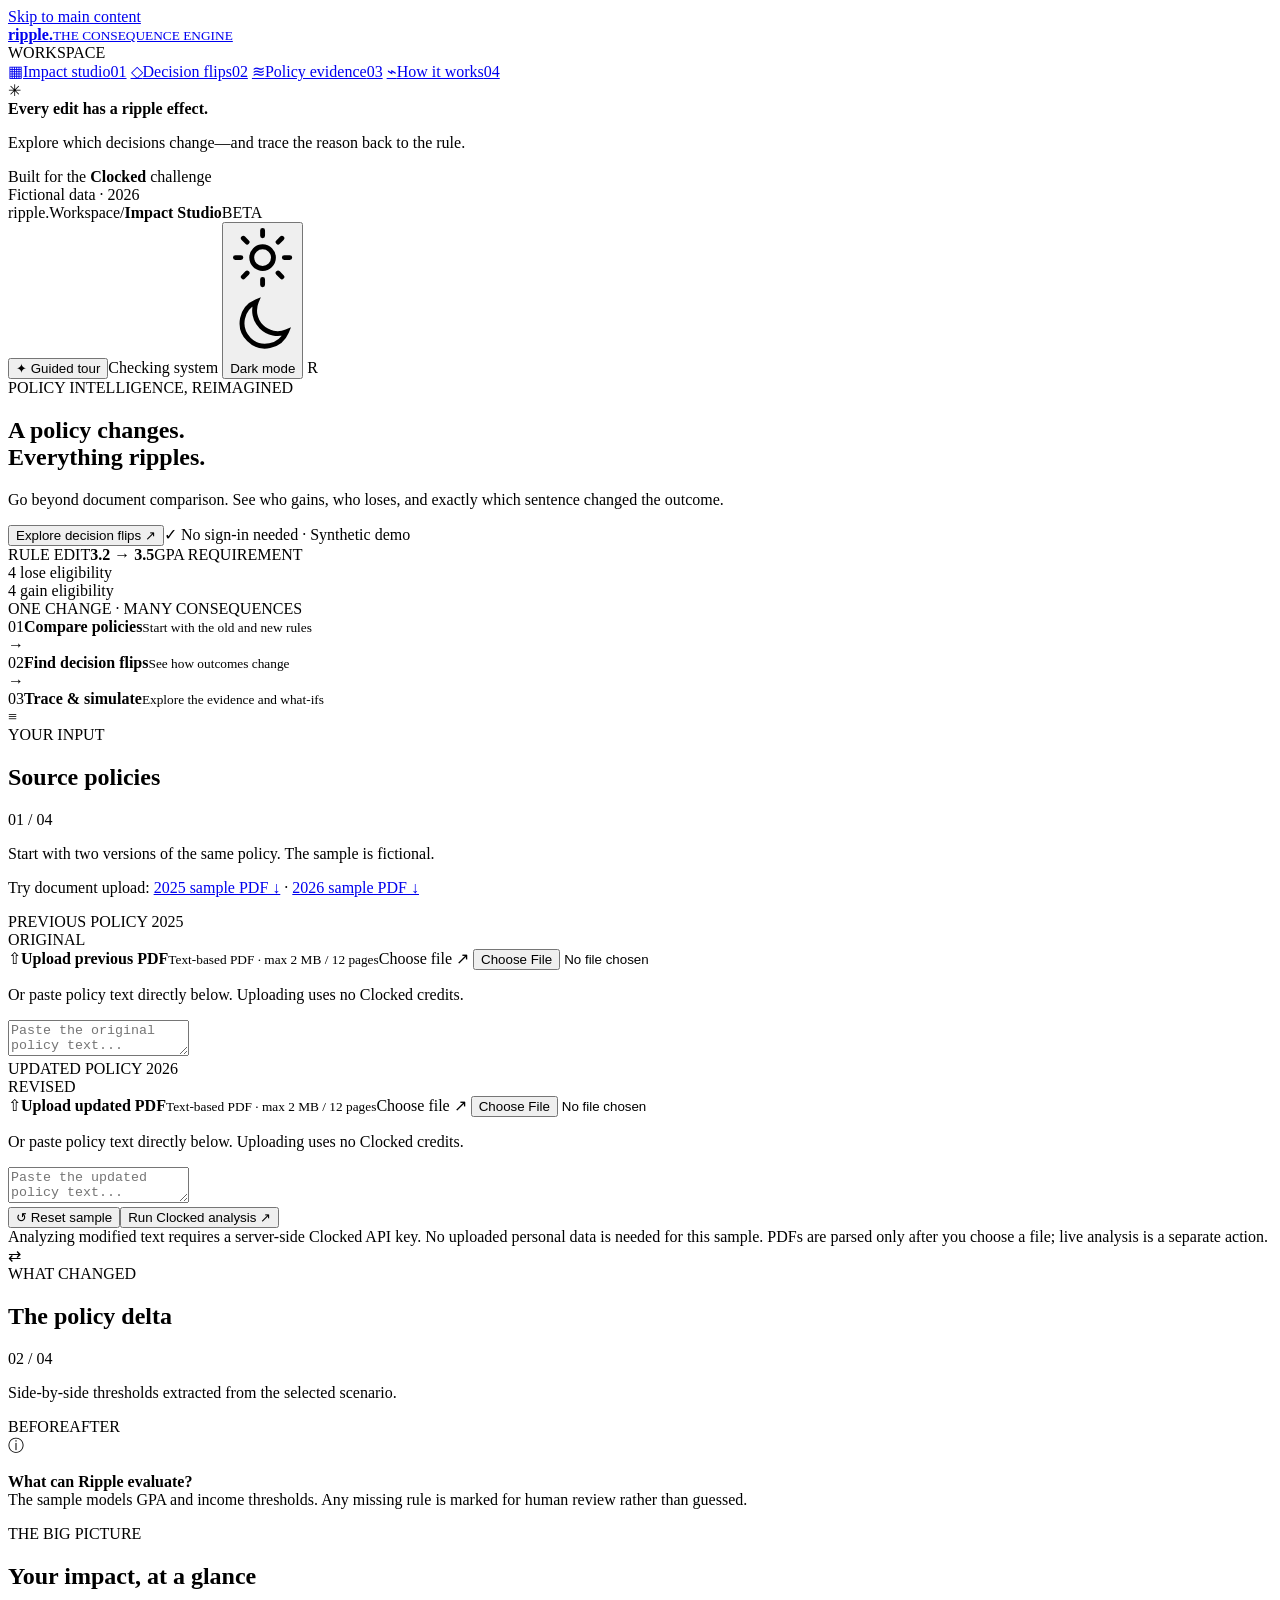
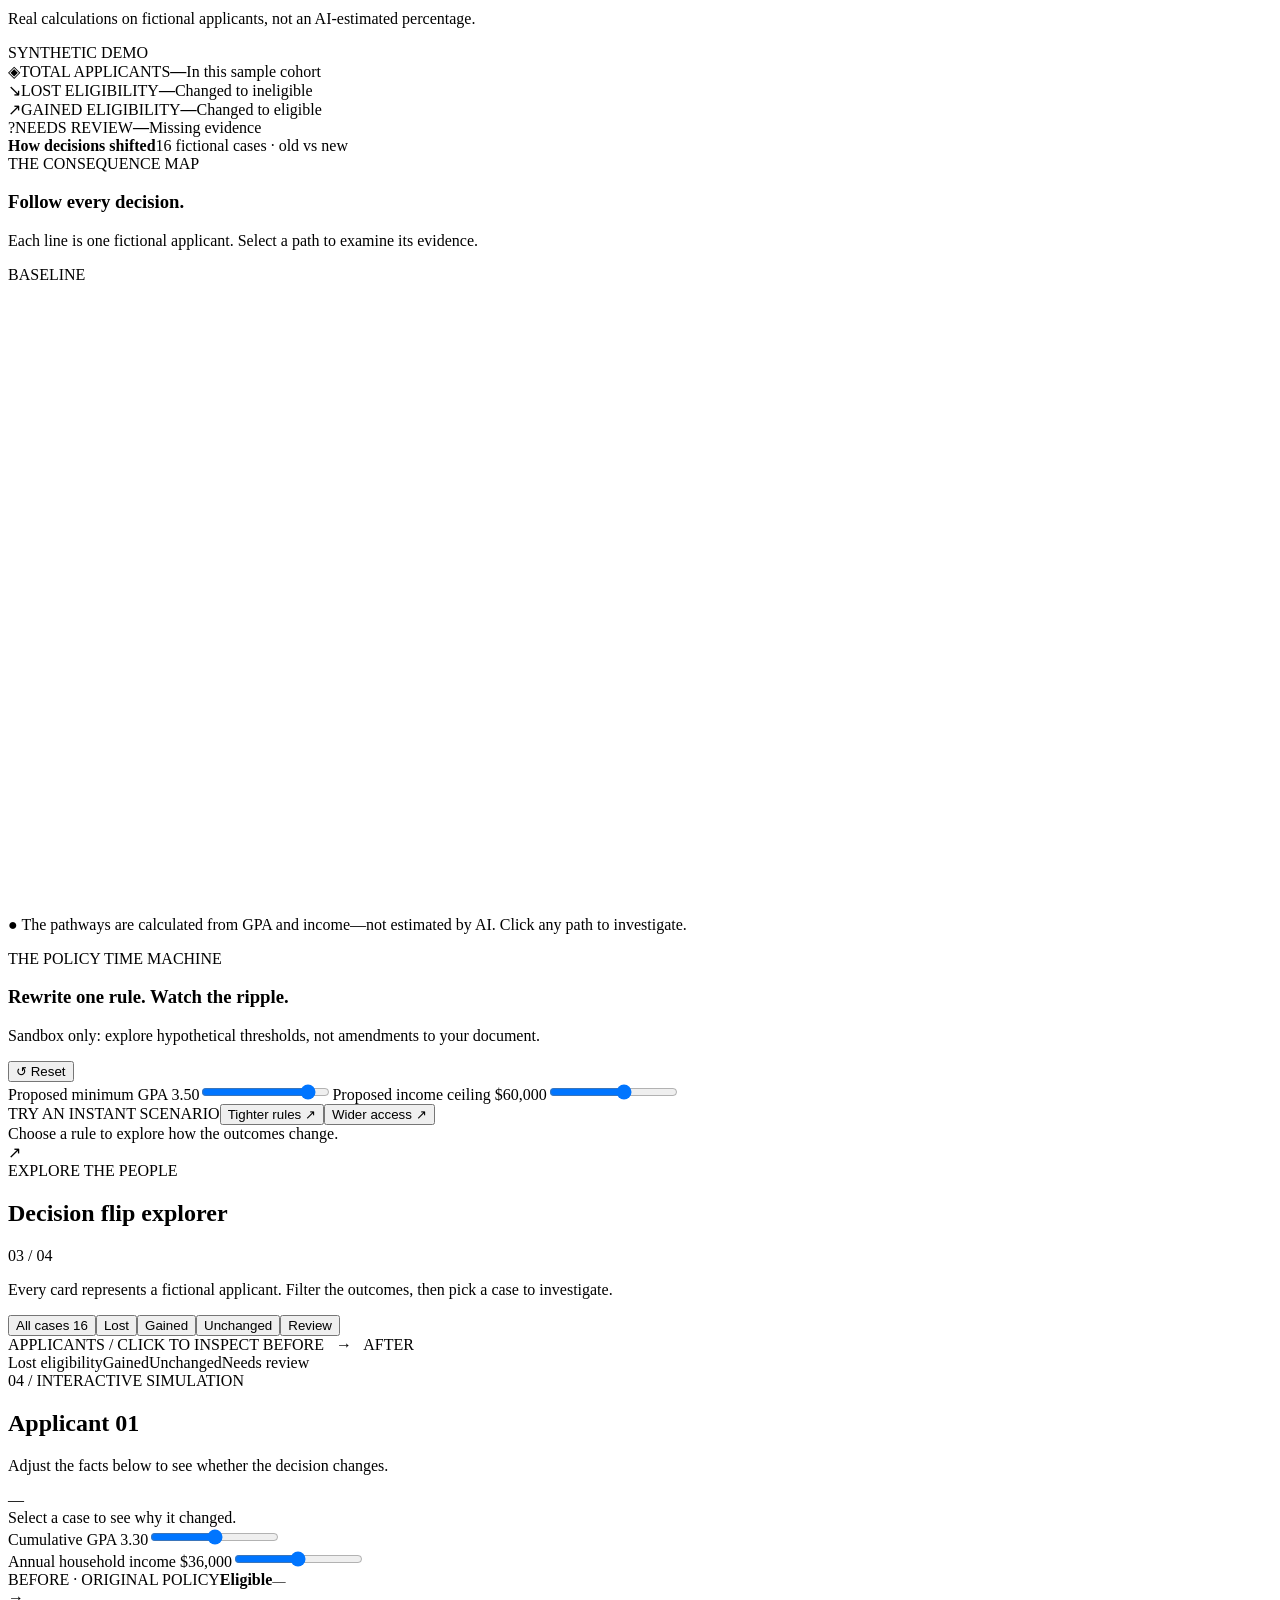
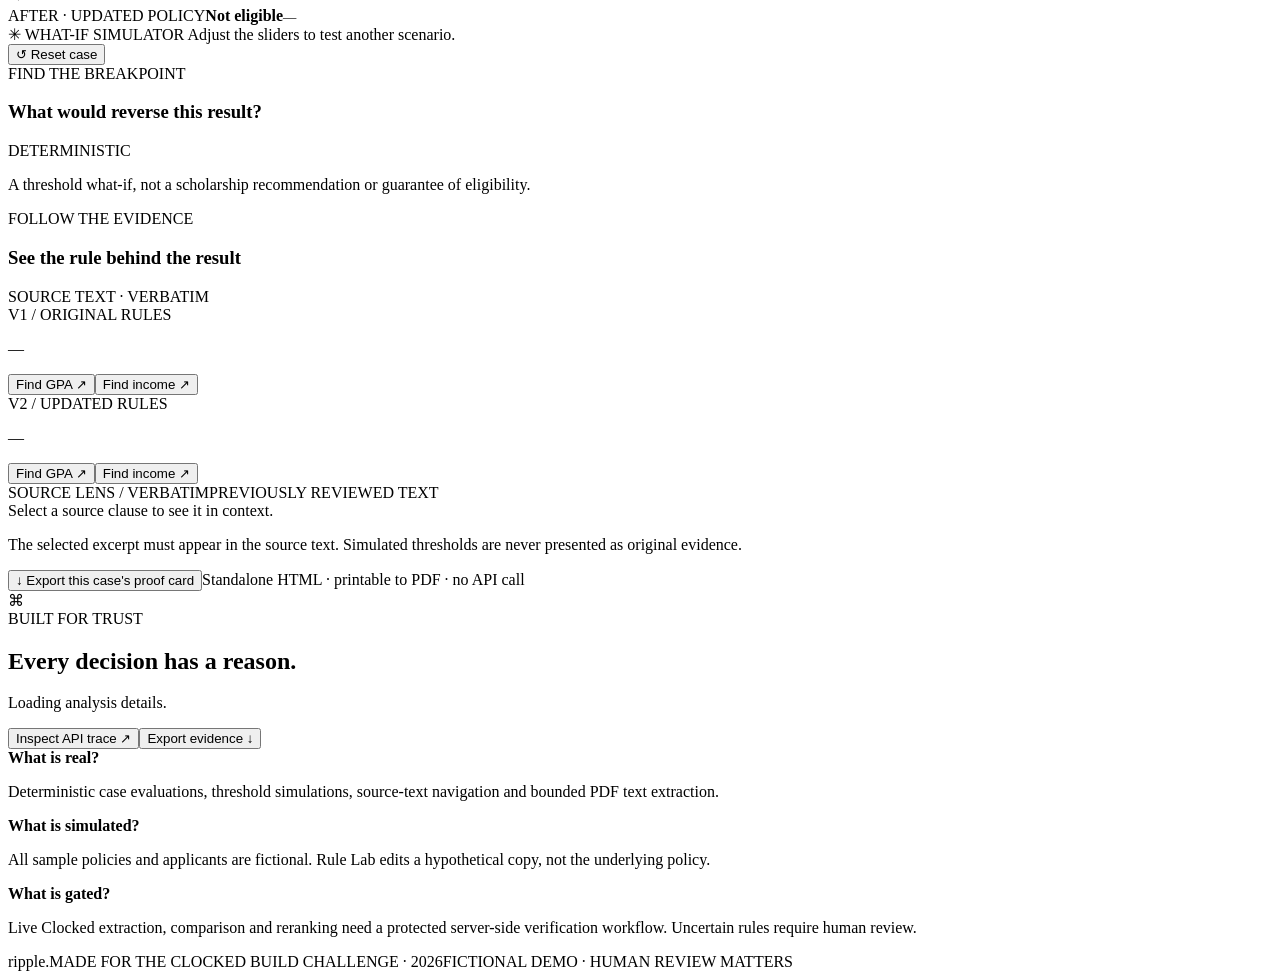
==== commit 5f93b5fa: "feat: Ripple release candidate with consequence map, policy lab, proof pack and secured Clocked veri" ====
--- a/web/index.html
+++ b/web/index.html
@@ -32,7 +32,7 @@
     <header class="topbar">
       <div class="breadcrumbs"><span class="mobile-brand">ripple<span>.</span></span><span class="topbar-desktop">Workspace</span><span class="slash">/</span><strong>Impact Studio</strong><span class="topbar-version">BETA</span></div>
       <div class="topbar-end">
-        <span class="signal"><span class="signal-dot" aria-hidden="true"></span><span id="api-status">Checking system</span></span>
+        <button type="button" class="tour-trigger" id="tour-start" aria-label="Open guided judge tour">✦ Guided tour</button><span class="signal"><span class="signal-dot" aria-hidden="true"></span><span id="api-status">Checking system</span></span>
         <button type="button" class="theme-toggle" id="theme-toggle" aria-label="Switch to dark mode" title="Switch theme"><svg class="icon-sun" viewBox="0 0 24 24" fill="none" stroke="currentColor" stroke-width="1.8" stroke-linecap="round"><circle cx="12" cy="12" r="4"/><path d="M12 2v2m0 16v2M4.9 4.9l1.4 1.4m11.4 11.4 1.4 1.4M2 12h2m16 0h2M4.9 19.1l1.4-1.4M17.7 6.3l1.4-1.4"/></svg><svg class="icon-moon" viewBox="0 0 24 24" fill="none" stroke="currentColor" stroke-width="1.8" stroke-linecap="round"><path d="M20.8 14.3A8.5 8.5 0 0 1 9.7 3.2 8.5 8.5 0 1 0 20.8 14.3z"/></svg><span class="toggle-text">Dark mode</span></button>
         <span class="avatar" title="Ripple workspace">R</span>
       </div>
@@ -102,7 +102,14 @@
               <div class="stat stat-gained"><span class="stat-icon" aria-hidden="true">↗</span><span class="stat-label">GAINED ELIGIBILITY</span><strong id="stat-gained">—</strong><span class="stat-meta">Changed to eligible</span></div>
               <div class="stat stat-review"><span class="stat-icon" aria-hidden="true">?</span><span class="stat-label">NEEDS REVIEW</span><strong id="stat-review">—</strong><span class="stat-meta">Missing evidence</span></div>
             </div>
-            <div class="chart-title"><strong>How decisions shifted</strong><span>16 fictional cases · old vs new</span></div><div id="dist-bar" class="dist-bar" aria-label="Outcome distribution" role="img"></div><div id="dist-legend" class="dist-legend"></div>
+            <div class="chart-title"><strong>How decisions shifted</strong><span id="cohort-summary">16 fictional cases · old vs new</span></div><div id="dist-bar" class="dist-bar" aria-label="Outcome distribution" role="img"></div><div id="dist-legend" class="dist-legend"></div>
+            <div class="flow-heading"><div><span class="section-eyebrow">THE CONSEQUENCE MAP</span><h3>Follow every decision.</h3><p>Each line is one fictional applicant. Select a path to examine its evidence.</p></div><span class="flow-live-pill" id="flow-label">BASELINE</span></div>
+            <div class="flow-stage"><svg id="consequence-flow" viewBox="0 0 620 300" role="img" aria-label="Applicant transitions from previous policy to updated policy" preserveAspectRatio="xMidYMid meet"></svg></div>
+            <p class="flow-note"><span>●</span> The pathways are calculated from GPA and income—not estimated by AI. Click any path to investigate.</p>
+            <div class="rule-lab" id="rule-lab"><div class="rule-lab-header"><div><span class="section-eyebrow">THE POLICY TIME MACHINE</span><h3>Rewrite one rule. Watch the ripple.</h3><p>Sandbox only: explore hypothetical thresholds, not amendments to your document.</p></div><button type="button" class="btn btn-subtle btn-small" id="reset-rules">↺ Reset</button></div>
+              <div class="lab-controls"><label for="rule-gpa">Proposed minimum GPA <output id="rule-gpa-value">3.50</output><input id="rule-gpa" type="range" min="0" max="4" step="0.05" value="3.5" /></label><label for="rule-income">Proposed income ceiling <output id="rule-income-value">$60,000</output><input id="rule-income" type="range" min="0" max="100000" step="1000" value="60000" /></label></div>
+              <div class="lab-presets"><span>TRY AN INSTANT SCENARIO</span><button type="button" id="preset-tighten">Tighter rules ↗</button><button type="button" id="preset-expand">Wider access ↗</button></div><div class="lab-impact" id="lab-impact" aria-live="polite">Choose a rule to explore how the outcomes change.</div>
+            </div>
           </section>
           <section class="panel matrix-panel" id="cases" aria-labelledby="cases-heading">
             <div class="section-heading"><div class="section-icon flips-icon" aria-hidden="true">↗</div><div class="heading-copy"><span class="section-eyebrow">EXPLORE THE PEOPLE</span><h2 id="cases-heading">Decision flip explorer</h2></div><span class="heading-right">03 / 04</span></div>
@@ -120,16 +127,18 @@
             <div class="inspector-footer"><div class="what-if-label"><span class="what-if-dot">✳</span> WHAT-IF SIMULATOR <span id="what-if-note">Adjust the sliders to test another scenario.</span></div><button type="button" class="btn btn-subtle btn-small" id="reset-case">↺ Reset case</button></div>
             <div class="flip-panel"><div class="flip-head"><div><span class="flip-kicker">FIND THE BREAKPOINT</span><h3>What would reverse this result?</h3></div><span class="flip-tag">DETERMINISTIC</span></div><div id="flip-content" aria-live="polite"></div><button type="button" class="btn btn-primary flip-action" id="apply-flip" hidden>Try minimum changes <span aria-hidden="true">↗</span></button><p class="flip-disclaimer">A threshold what-if, not a scholarship recommendation or guarantee of eligibility.</p></div>
             <div class="proof-title"><div><span class="section-eyebrow">FOLLOW THE EVIDENCE</span><h3>See the rule behind the result</h3></div><span>SOURCE TEXT · VERBATIM</span></div>
-            <div class="evidence-grid"><div class="evidence-box"><span>V1 / ORIGINAL RULES</span><p id="old-evidence">—</p><div class="source-actions"><button type="button" data-source="old" data-rule="gpa_evidence">Find GPA ↗</button><button type="button" data-source="old" data-rule="income_evidence">Find income ↗</button></div></div><div class="evidence-box"><span>V2 / UPDATED RULES</span><p id="new-evidence">—</p><div class="source-actions"><button type="button" data-source="new" data-rule="gpa_evidence">Find GPA ↗</button><button type="button" data-source="new" data-rule="income_evidence">Find income ↗</button></div></div></div><div id="rerank-evidence" class="ranked-evidence" hidden></div>
+            <div class="evidence-grid"><div class="evidence-box"><span>V1 / ORIGINAL RULES</span><p id="old-evidence">—</p><div class="source-actions"><button type="button" data-source="old" data-rule="gpa_evidence">Find GPA ↗</button><button type="button" data-source="old" data-rule="income_evidence">Find income ↗</button></div></div><div class="evidence-box"><span>V2 / UPDATED RULES</span><p id="new-evidence">—</p><div class="source-actions"><button type="button" data-source="new" data-rule="gpa_evidence">Find GPA ↗</button><button type="button" data-source="new" data-rule="income_evidence">Find income ↗</button></div></div></div><div id="rerank-evidence" class="ranked-evidence" hidden></div><div class="source-lens" id="source-lens"><div class="source-lens-heading"><span class="section-eyebrow">SOURCE LENS / VERBATIM</span><span id="lens-origin">PREVIOUSLY REVIEWED TEXT</span></div><div id="lens-meta" class="lens-meta">Select a source clause to see it in context.</div><p id="lens-excerpt" class="lens-excerpt"></p><p class="lens-disclaimer" id="lens-disclaimer">The selected excerpt must appear in the source text. Simulated thresholds are never presented as original evidence.</p><a id="lens-open-pdf" class="lens-open-pdf" href="#" target="_blank" rel="noopener noreferrer" hidden>View original PDF page ↗</a><div class="case-export"><button type="button" class="btn btn-subtle btn-small" id="export-case">↓ Export this case's proof card</button><span>Standalone HTML · printable to PDF · no API call</span></div></div>
           </section>
         </div>
       </div>
       <section class="bottom-panel" id="method"><div class="bottom-icon" aria-hidden="true">⌘</div><div class="bottom-text"><span class="section-eyebrow">BUILT FOR TRUST</span><h2>Every decision has a reason.</h2><p id="backend-disclosure">Loading analysis details.</p></div><div class="bottom-actions"><button type="button" class="btn btn-subtle" id="toggle-trace" aria-expanded="false" aria-controls="trace-output">Inspect API trace ↗</button><button type="button" class="btn btn-primary" id="export-report">Export evidence ↓</button></div></section>
       <pre id="trace-output" class="trace-output" hidden></pre>
+      <section class="judge-notes" aria-label="How to judge this proof of concept"><div><strong>What is real?</strong><p>Deterministic case evaluations, threshold simulations, source-text navigation and bounded PDF text extraction.</p></div><div><strong>What is simulated?</strong><p>All sample policies and applicants are fictional. Rule Lab edits a hypothetical copy, not the underlying policy.</p></div><div><strong>What is gated?</strong><p>Live Clocked extraction, comparison and reranking need a protected server-side verification workflow. Uncertain rules require human review.</p></div></section>
       <footer><span class="footer-brand">ripple<span>.</span></span><span>MADE FOR THE CLOCKED BUILD CHALLENGE · 2026</span><span>FICTIONAL DEMO · HUMAN REVIEW MATTERS</span></footer>
     </main>
   </div>
 </div>
+<div class="tour-shade" id="tour-shade" hidden><div class="tour-modal" role="dialog" aria-modal="true" aria-labelledby="tour-title" aria-describedby="tour-description"><div class="tour-top"><span class="section-eyebrow" id="tour-progress">GUIDED TOUR · 01 / 04</span><button type="button" id="tour-close" aria-label="Close guided tour">✕</button></div><div class="tour-visual" aria-hidden="true"><span>ripple</span><span class="tour-visual-wave">◉ ⟶ ◎ ⟶ ◉</span></div><h2 id="tour-title"></h2><p id="tour-description"></p><div class="tour-bottom"><button type="button" class="btn btn-subtle" id="tour-back">← Previous</button><button type="button" class="btn btn-primary" id="tour-next">Next →</button></div></div></div>
 <div id="toast" class="toast" role="status" aria-live="polite"></div>
 <script src="/assets/app.js" defer></script>
 </body>
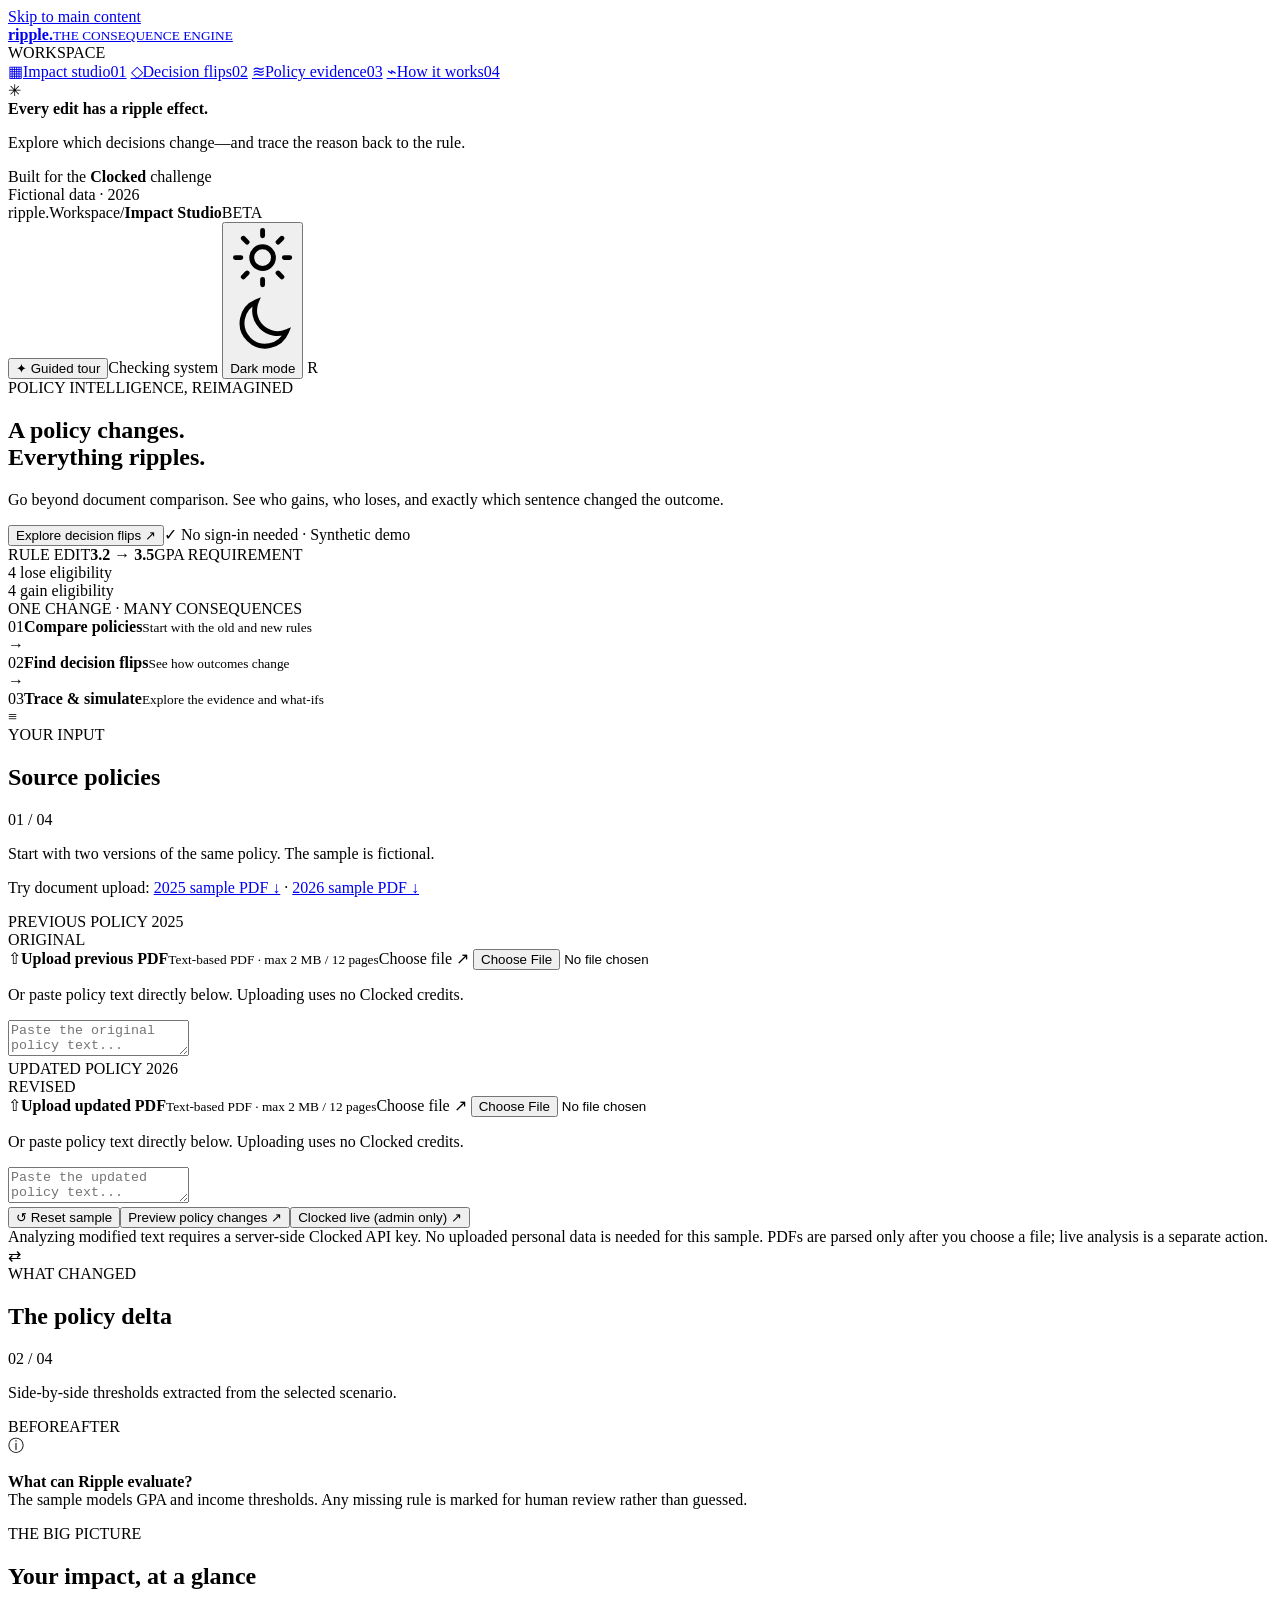
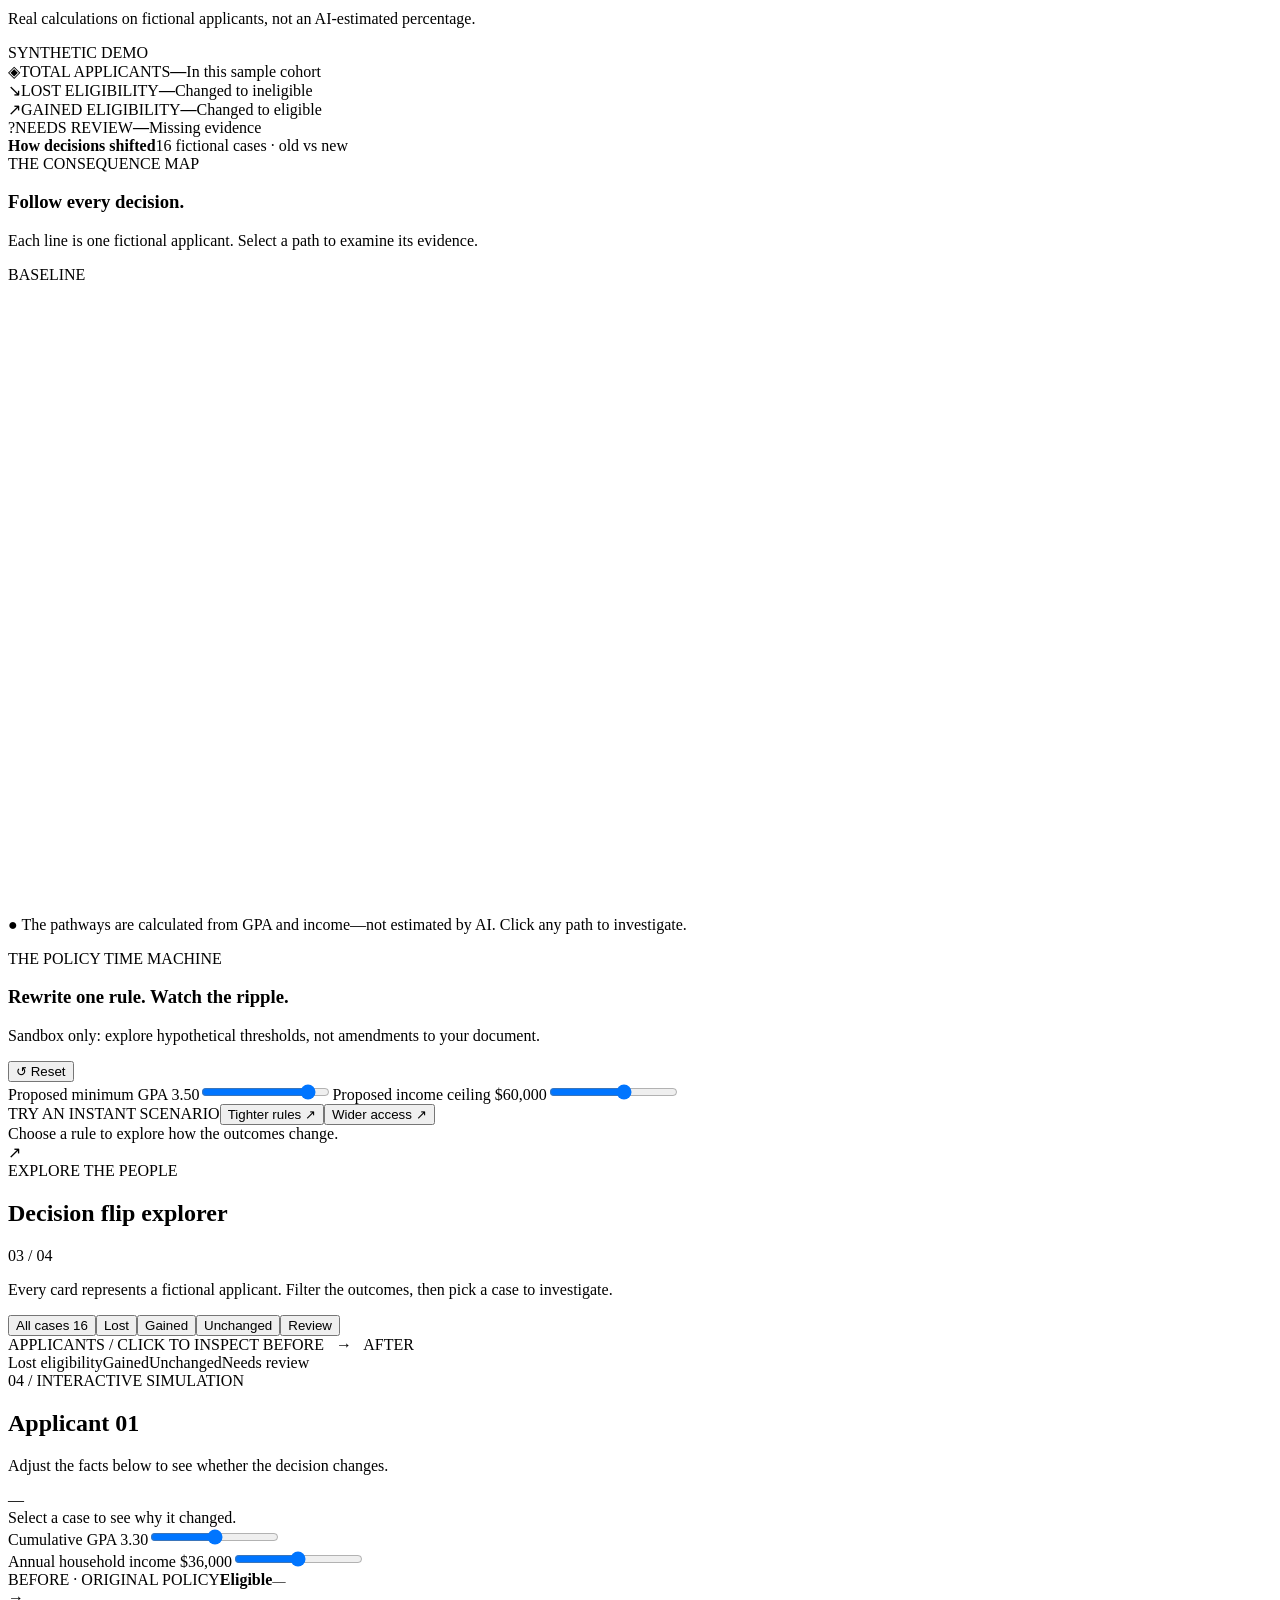
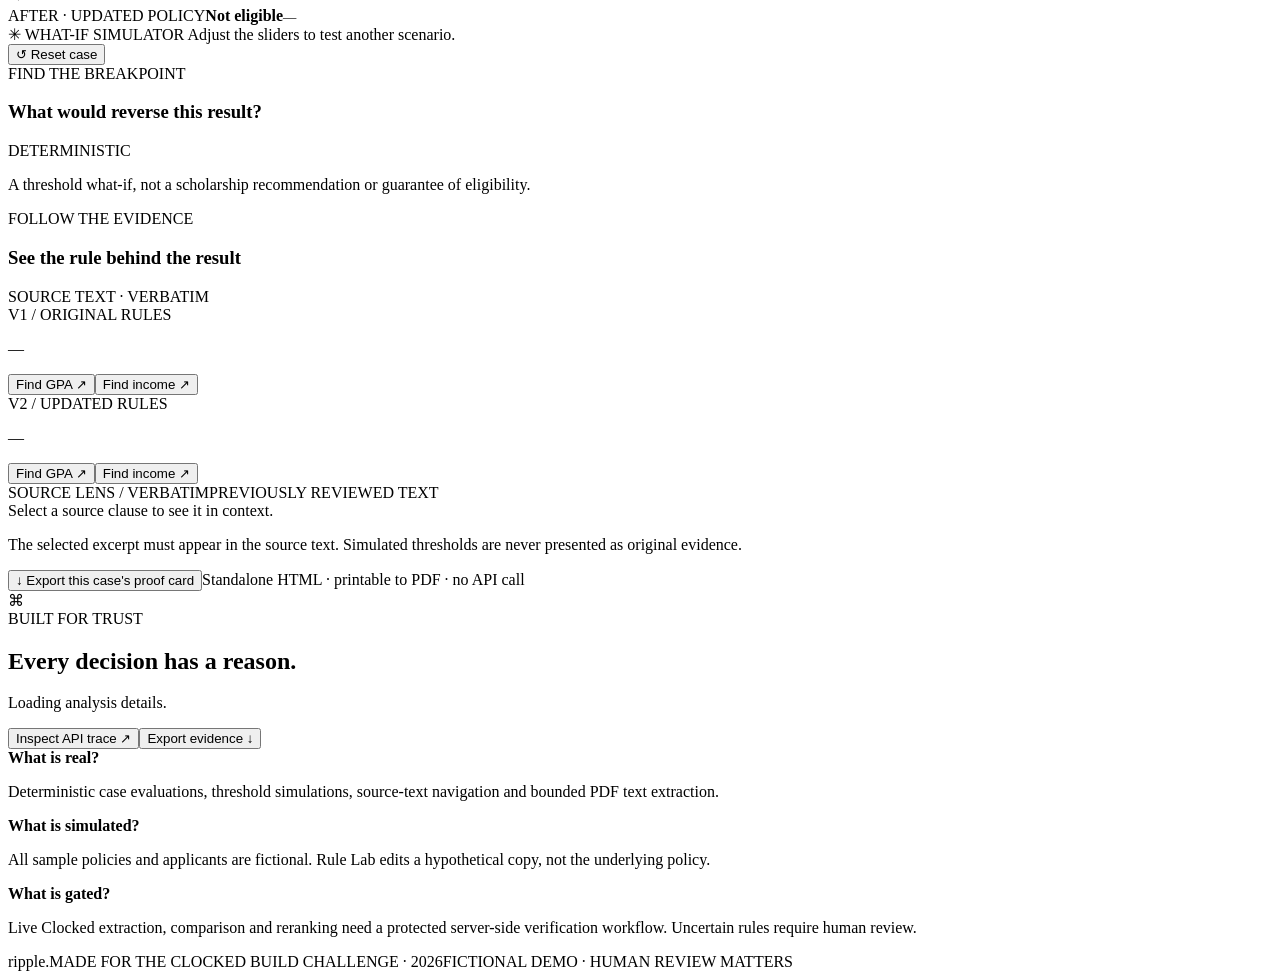
==== commit 469d3037: "fix(audit): credit-free custom policy preview, strict ambiguity handling, fullstack browser verifica" ====
--- a/web/index.html
+++ b/web/index.html
@@ -81,7 +81,7 @@
             </div>
             <textarea id="new-policy" spellcheck="false" aria-label="Current policy text" placeholder="Paste the updated policy text..."></textarea>
             <div id="unsaved-notice" class="unsaved-notice" role="status" hidden>You've edited the policy text. Results below still reflect the last completed analysis.</div>
-            <div class="editor-actions"><button type="button" id="reset-demo" class="btn btn-subtle"><span aria-hidden="true">↺</span> Reset sample</button><button type="button" id="analyze-live" class="btn btn-primary">Run Clocked analysis <span aria-hidden="true">↗</span></button></div>
+            <div class="editor-actions"><button type="button" id="reset-demo" class="btn btn-subtle"><span aria-hidden="true">↺</span> Reset sample</button><button type="button" id="preview-policy" class="btn btn-primary">Preview policy changes <span aria-hidden="true">↗</span></button><button type="button" id="analyze-live" class="btn btn-subtle">Clocked live (admin only) <span aria-hidden="true">↗</span></button></div>
             <div class="microcopy" id="live-explainer">Analyzing modified text requires a server-side Clocked API key. No uploaded personal data is needed for this sample. PDFs are parsed only after you choose a file; live analysis is a separate action.</div>
           </section>
           <section class="panel delta-panel" id="evidence" aria-labelledby="delta-heading">
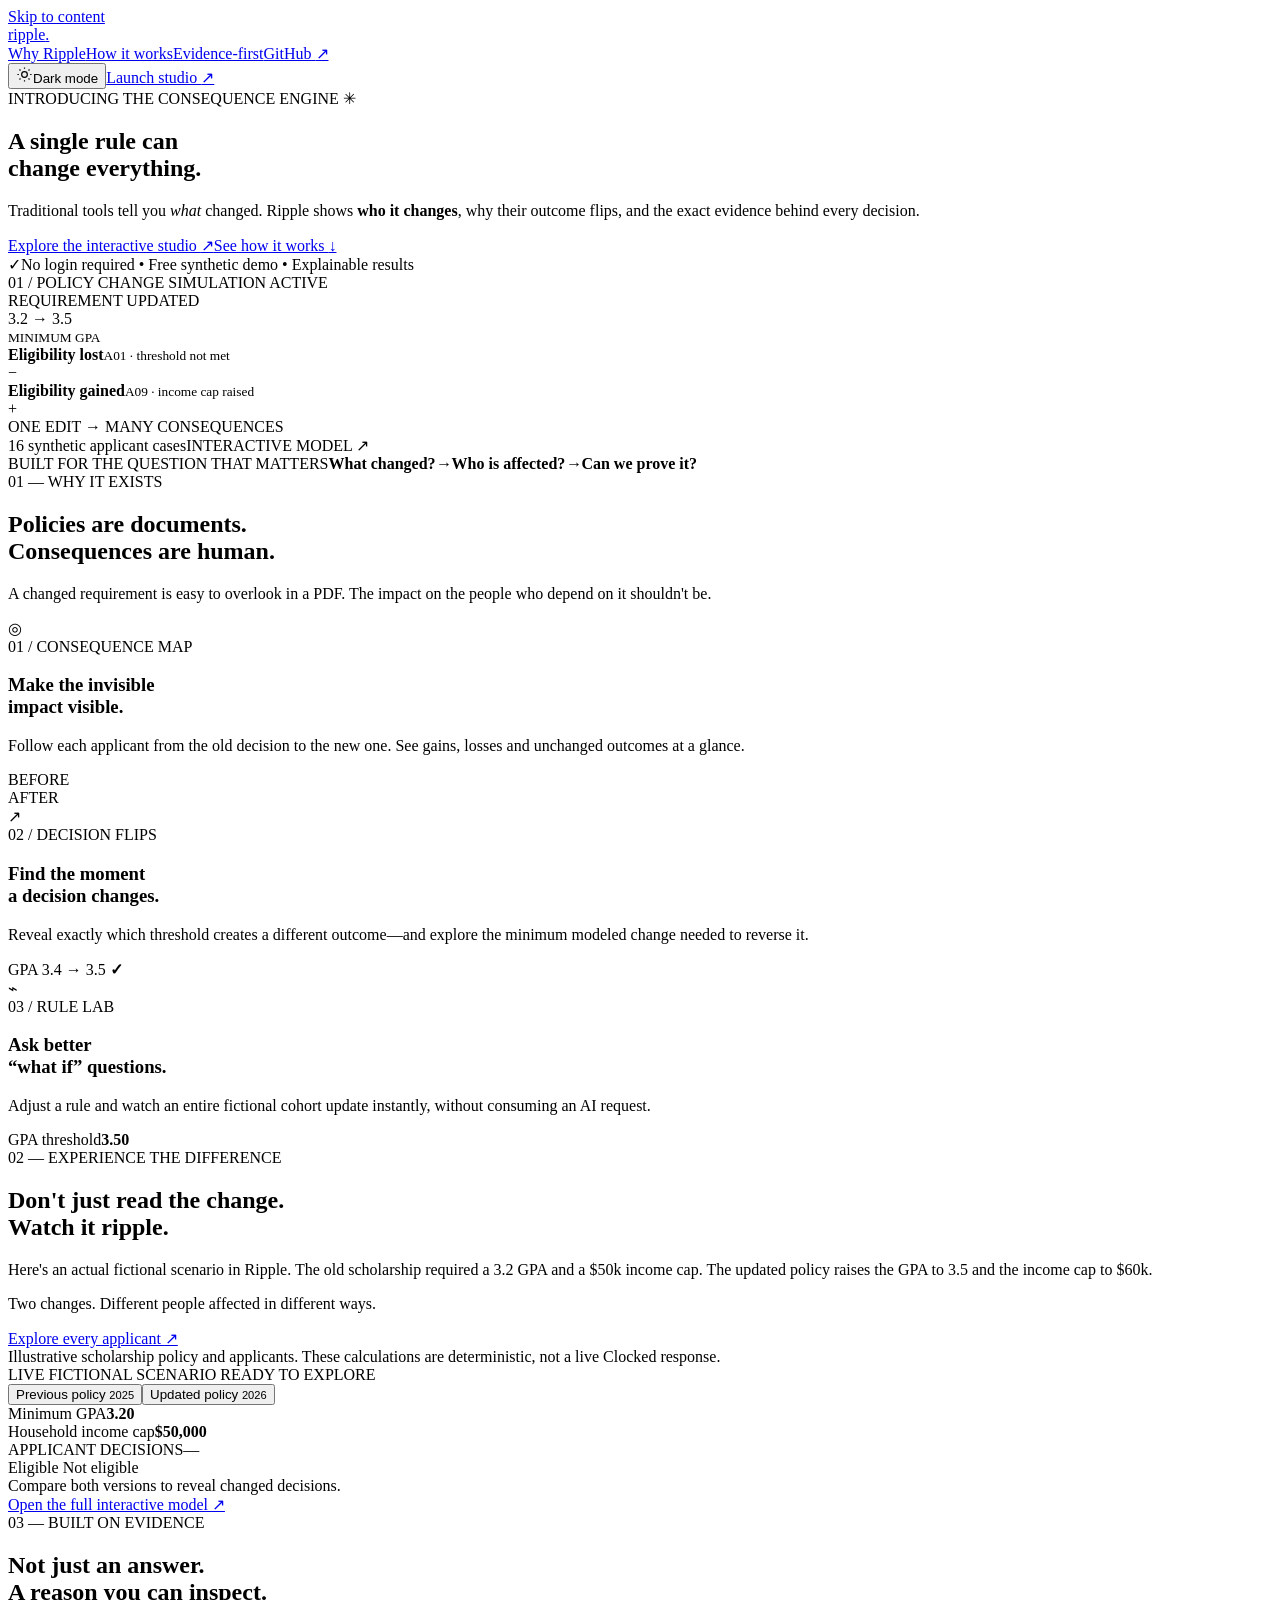
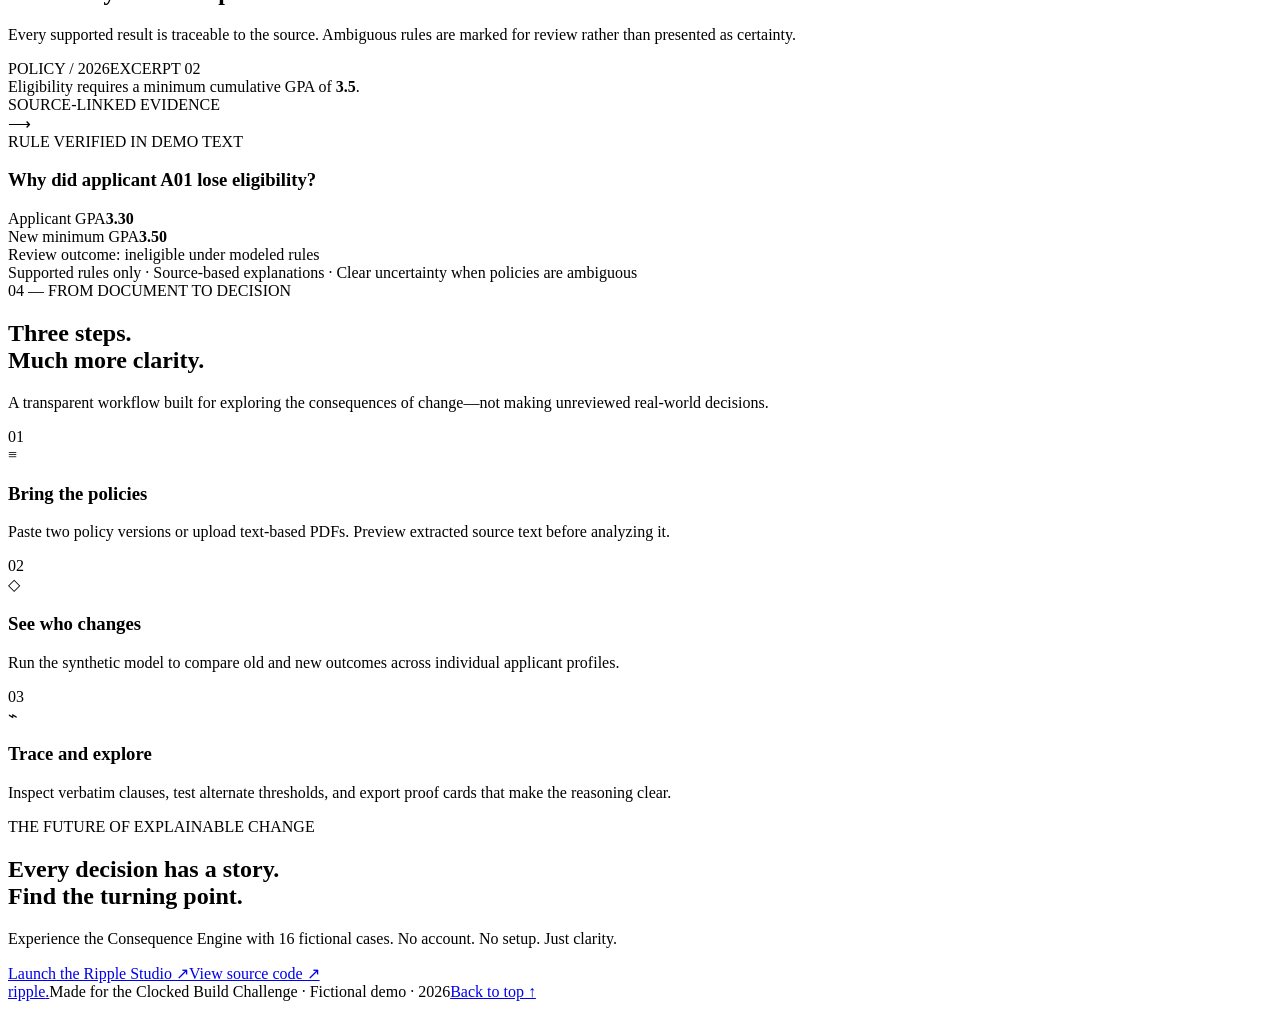
==== commit 1167550c: "feat(landing): new light-first public entry with interactive impact preview and dedicated studio" ====
--- a/web/index.html
+++ b/web/index.html
@@ -3,143 +3,70 @@
 <head>
   <meta charset="utf-8" />
   <meta name="viewport" content="width=device-width, initial-scale=1" />
-  <meta name="theme-color" content="#f6f7fb" />
-  <meta name="description" content="Ripple reveals how policy edits change real decisions, with traceable evidence and interactive what-if analysis." />
-  <title>Ripple — The Consequence Engine</title>
-  <link rel="stylesheet" href="/assets/styles.css" />
+  <meta name="theme-color" content="#f8f9fd" />
+  <meta name="description" content="Ripple transforms policy changes into traceable human impact. Compare, simulate, and explain every decision flip. Explore the free live demo." />
+  <meta property="og:title" content="Ripple — Every change has a consequence" />
+  <meta property="og:description" content="See who a policy change affects, why the outcome flips, and which clause caused it. Experience Ripple's consequence engine." />
+  <meta property="og:type" content="website" />
+  <link rel="icon" type="image/svg+xml" href="/assets/favicon.svg" />
+  <title>Ripple — See the consequences of change</title>
+  <link rel="stylesheet" href="/assets/landing.css" />
   <script>try{if(localStorage.getItem('ripple-theme')==='dark')document.documentElement.dataset.theme='dark'}catch(e){}</script>
+  <script src="/assets/landing.js" defer></script>
 </head>
 <body>
-<a class="skip-link" href="#studio">Skip to main content</a>
-<div class="app-shell">
-  <aside class="side-rail" aria-label="Primary navigation">
-    <a href="#studio" class="brand" aria-label="Ripple home">
-      <span class="brand-mark" aria-hidden="true"><span></span><span></span><span></span></span>
-      <span class="brand-copy"><strong>ripple<span class="brand-period">.</span></strong><small>THE CONSEQUENCE ENGINE</small></span>
-    </a>
-    <div class="side-label">WORKSPACE</div>
-    <nav class="nav-group" aria-label="Workspace">
-      <a class="rail-item active" href="#studio"><span class="nav-icon" aria-hidden="true">▦</span>Impact studio<span class="nav-count">01</span></a>
-      <a class="rail-item" href="#cases"><span class="nav-icon" aria-hidden="true">◇</span>Decision flips<span class="nav-count">02</span></a>
-      <a class="rail-item" href="#evidence"><span class="nav-icon" aria-hidden="true">≋</span>Policy evidence<span class="nav-count">03</span></a>
-      <a class="rail-item" href="#method"><span class="nav-icon" aria-hidden="true">⌁</span>How it works<span class="nav-count">04</span></a>
-    </nav>
-    <div class="side-spacer"></div>
-    <div class="sidebar-tip"><div class="sidebar-tip-icon">✳</div><strong>Every edit has a ripple effect.</strong><p>Explore which decisions change—and trace the reason back to the rule.</p></div>
-    <div class="rail-bottom"><span class="mini-orbit" aria-hidden="true"></span><div>Built for the <strong>Clocked</strong> challenge<br /><span>Fictional data · 2026</span></div></div>
-  </aside>
-  <div class="site-main">
-    <header class="topbar">
-      <div class="breadcrumbs"><span class="mobile-brand">ripple<span>.</span></span><span class="topbar-desktop">Workspace</span><span class="slash">/</span><strong>Impact Studio</strong><span class="topbar-version">BETA</span></div>
-      <div class="topbar-end">
-        <button type="button" class="tour-trigger" id="tour-start" aria-label="Open guided judge tour">✦ Guided tour</button><span class="signal"><span class="signal-dot" aria-hidden="true"></span><span id="api-status">Checking system</span></span>
-        <button type="button" class="theme-toggle" id="theme-toggle" aria-label="Switch to dark mode" title="Switch theme"><svg class="icon-sun" viewBox="0 0 24 24" fill="none" stroke="currentColor" stroke-width="1.8" stroke-linecap="round"><circle cx="12" cy="12" r="4"/><path d="M12 2v2m0 16v2M4.9 4.9l1.4 1.4m11.4 11.4 1.4 1.4M2 12h2m16 0h2M4.9 19.1l1.4-1.4M17.7 6.3l1.4-1.4"/></svg><svg class="icon-moon" viewBox="0 0 24 24" fill="none" stroke="currentColor" stroke-width="1.8" stroke-linecap="round"><path d="M20.8 14.3A8.5 8.5 0 0 1 9.7 3.2 8.5 8.5 0 1 0 20.8 14.3z"/></svg><span class="toggle-text">Dark mode</span></button>
-        <span class="avatar" title="Ripple workspace">R</span>
+  <a class="lp-skip" href="#main">Skip to content</a>
+  <div class="lp-shell">
+    <header class="lp-nav" id="top">
+      <div class="lp-nav-inside">
+        <a href="/" class="lp-brand" aria-label="Ripple home"><span class="lp-brand-icon" aria-hidden="true"><i></i><i></i><i></i></span><span>ripple<span class="lp-brand-dot">.</span></span></a>
+        <nav class="lp-nav-links" aria-label="Main navigation"><a href="#why">Why Ripple</a><a href="#how">How it works</a><a href="#proof">Evidence-first</a><a href="https://github.com/debdutta1777/ripple-consequence-engine" target="_blank" rel="noopener noreferrer">GitHub <span aria-hidden="true">↗</span></a></nav>
+        <div class="lp-nav-actions"><button class="lp-theme" id="landing-theme" type="button" aria-label="Switch to dark mode" title="Toggle dark mode"><svg viewBox="0 0 24 24" width="17" height="17" stroke="currentColor" stroke-width="1.7" fill="none" aria-hidden="true"><circle cx="12" cy="12" r="4"/><path d="M12 2v2m0 16v2M4.93 4.93l1.42 1.42m11.3 11.3 1.42 1.42M2 12h2m16 0h2M4.93 19.07l1.42-1.42M17.65 6.35l1.42-1.42"/></svg><span id="landing-theme-label">Dark mode</span></button><a class="lp-nav-cta" href="/studio">Launch studio <span aria-hidden="true">↗</span></a></div>
       </div>
     </header>
-    <main class="content" id="studio">
-      <section class="intro" aria-label="Introduction">
-        <div class="intro-copy">
-          <div class="eyebrow"><span class="small-circle" aria-hidden="true"></span> POLICY INTELLIGENCE, REIMAGINED</div>
-          <h1>A policy changes.<br /><span>Everything ripples.</span></h1>
-          <p>Go beyond document comparison. See who gains, who loses, and exactly which sentence changed the outcome.</p>
-          <div class="hero-actions"><button type="button" class="btn btn-primary hero-cta" id="explore-flips">Explore decision flips <span aria-hidden="true">↗</span></button><span class="hero-note"><span class="hero-check">✓</span> No sign-in needed · Synthetic demo</span></div>
+
+    <main id="main">
+      <section class="lp-hero lp-container" aria-labelledby="lp-headline">
+        <div class="lp-hero-copy">
+          <div class="lp-kicker"><span class="lp-pulse"></span> INTRODUCING THE CONSEQUENCE ENGINE <span class="lp-kicker-spark">✳</span></div>
+          <h1 id="lp-headline">A single rule can<br /><span>change everything.</span></h1>
+          <p class="lp-lead">Traditional tools tell you <em>what</em> changed. Ripple shows <strong>who it changes</strong>, why their outcome flips, and the exact evidence behind every decision.</p>
+          <div class="lp-hero-actions"><a class="lp-button lp-button-primary" href="/studio">Explore the interactive studio <span aria-hidden="true">↗</span></a><a class="lp-button lp-button-secondary" href="#story">See how it works <span aria-hidden="true">↓</span></a></div>
+          <div class="lp-hero-foot"><span class="lp-foot-check" aria-hidden="true">✓</span>No login required <span class="lp-foot-sep">•</span> Free synthetic demo <span class="lp-foot-sep">•</span> Explainable results</div>
         </div>
-        <div class="ripple-art" aria-label="Illustration of a policy edit triggering changes in people" role="img">
-          <div class="art-grid"></div><div class="orbit orbit-1"></div><div class="orbit orbit-2"></div><div class="orbit orbit-3"></div>
-          <div class="orbit-center"><span class="orbit-center-top">RULE EDIT</span><strong>3.2 <span>→</span> 3.5</strong><span class="orbit-center-bottom">GPA REQUIREMENT</span></div>
-          <div class="floating-pill pill-loss"><span class="pill-dot"></span> 4 lose eligibility</div>
-          <div class="floating-pill pill-gain"><span class="pill-dot"></span> 4 gain eligibility</div>
-          <span class="art-caption">ONE CHANGE · MANY CONSEQUENCES</span>
+        <div class="lp-hero-visual" role="img" aria-label="Illustration of one policy change affecting multiple applicant eligibility paths">
+          <div class="lp-art-caption"><span>01 / POLICY CHANGE</span><span class="lp-caption-indicator"><span></span> SIMULATION ACTIVE</span></div>
+          <div class="lp-art-inner">
+            <div class="lp-art-rings"><span></span><span></span><span></span><span></span></div>
+            <div class="lp-art-center"><span class="lp-center-eyebrow">REQUIREMENT UPDATED</span><div>3.2 <span>→</span> 3.5</div><small>MINIMUM GPA</small></div>
+            <div class="lp-orbit-card lp-orbit-loss"><span class="lp-orbit-dot lp-dot-loss"></span><div><b>Eligibility lost</b><small>A01 · threshold not met</small></div><span class="lp-orbit-sign">−</span></div>
+            <div class="lp-orbit-card lp-orbit-gain"><span class="lp-orbit-dot lp-dot-gain"></span><div><b>Eligibility gained</b><small>A09 · income cap raised</small></div><span class="lp-orbit-sign">+</span></div>
+            <div class="lp-art-callout">ONE EDIT <span aria-hidden="true">→</span> MANY CONSEQUENCES</div>
+          </div>
+          <div class="lp-art-footer"><span><i></i> 16 synthetic applicant cases</span><span>INTERACTIVE MODEL <span aria-hidden="true">↗</span></span></div>
         </div>
       </section>
-      <div class="process-strip" aria-label="How to use Ripple">
-        <div><span class="step-count">01</span><span><strong>Compare policies</strong><small>Start with the old and new rules</small></span></div>
-        <span class="process-arrow" aria-hidden="true">→</span>
-        <div><span class="step-count">02</span><span><strong>Find decision flips</strong><small>See how outcomes change</small></span></div>
-        <span class="process-arrow" aria-hidden="true">→</span>
-        <div><span class="step-count">03</span><span><strong>Trace &amp; simulate</strong><small>Explore the evidence and what-ifs</small></span></div>
-      </div>
-      <div class="dashboard-grid">
-        <div class="left-column">
-          <section class="panel editor-panel" aria-labelledby="source-heading">
-            <div class="section-heading"><div class="section-icon source-icon" aria-hidden="true">≡</div><div class="heading-copy"><span class="section-eyebrow">YOUR INPUT</span><h2 id="source-heading">Source policies</h2></div><span class="heading-right">01 / 04</span></div>
-            <p class="panel-subtitle">Start with two versions of the same policy. The sample is fictional.</p>
-            <p class="sample-pdf-links">Try document upload: <a href="/assets/samples/previous-policy.pdf" download>2025 sample PDF ↓</a> <span aria-hidden="true">·</span> <a href="/assets/samples/updated-policy.pdf" download>2026 sample PDF ↓</a></p>
-            <div class="editor-head"><div class="version-label"><span class="version-dot old"></span> PREVIOUS POLICY <span class="mini-text">2025</span></div><span class="tag-muted">ORIGINAL</span></div>
-            <div class="pdf-import">
-              <label class="pdf-import-control" for="old-pdf"><span class="pdf-import-icon" aria-hidden="true">⇧</span><span><strong>Upload previous PDF</strong><small>Text-based PDF · max 2 MB / 12 pages</small></span><span class="pdf-import-cta" aria-hidden="true">Choose file ↗</span></label>
-              <input type="file" id="old-pdf" accept=".pdf,application/pdf" aria-describedby="old-upload-status" />
-              <p id="old-upload-status" class="pdf-upload-status" role="status">Or paste policy text directly below. Uploading uses no Clocked credits.</p>
-            </div>
-            <textarea id="old-policy" spellcheck="false" aria-label="Previous policy text" placeholder="Paste the original policy text..."></textarea>
-            <div class="editor-head second"><div class="version-label"><span class="version-dot new"></span> UPDATED POLICY <span class="mini-text">2026</span></div><span class="tag-muted">REVISED</span></div>
-            <div class="pdf-import">
-              <label class="pdf-import-control" for="new-pdf"><span class="pdf-import-icon" aria-hidden="true">⇧</span><span><strong>Upload updated PDF</strong><small>Text-based PDF · max 2 MB / 12 pages</small></span><span class="pdf-import-cta" aria-hidden="true">Choose file ↗</span></label>
-              <input type="file" id="new-pdf" accept=".pdf,application/pdf" aria-describedby="new-upload-status" />
-              <p id="new-upload-status" class="pdf-upload-status" role="status">Or paste policy text directly below. Uploading uses no Clocked credits.</p>
-            </div>
-            <textarea id="new-policy" spellcheck="false" aria-label="Current policy text" placeholder="Paste the updated policy text..."></textarea>
-            <div id="unsaved-notice" class="unsaved-notice" role="status" hidden>You've edited the policy text. Results below still reflect the last completed analysis.</div>
-            <div class="editor-actions"><button type="button" id="reset-demo" class="btn btn-subtle"><span aria-hidden="true">↺</span> Reset sample</button><button type="button" id="preview-policy" class="btn btn-primary">Preview policy changes <span aria-hidden="true">↗</span></button><button type="button" id="analyze-live" class="btn btn-subtle">Clocked live (admin only) <span aria-hidden="true">↗</span></button></div>
-            <div class="microcopy" id="live-explainer">Analyzing modified text requires a server-side Clocked API key. No uploaded personal data is needed for this sample. PDFs are parsed only after you choose a file; live analysis is a separate action.</div>
-          </section>
-          <section class="panel delta-panel" id="evidence" aria-labelledby="delta-heading">
-            <div class="section-heading"><div class="section-icon delta-icon" aria-hidden="true">⇄</div><div class="heading-copy"><span class="section-eyebrow">WHAT CHANGED</span><h2 id="delta-heading">The policy delta</h2></div><span class="heading-right">02 / 04</span></div>
-            <p class="panel-subtitle">Side-by-side thresholds extracted from the selected scenario.</p>
-            <div class="delta-key"><span>BEFORE</span><span>AFTER</span></div><div id="delta-items"></div>
-            <div id="compare-verdict" class="api-result" hidden></div>
-            <div id="review-warning" class="review-warning" hidden>Some thresholds lack verified source evidence. Those evaluations are marked for review.</div>
-          </section>
-          <div class="source-help"><span>ⓘ</span><p><strong>What can Ripple evaluate?</strong><br />The sample models GPA and income thresholds. Any missing rule is marked for human review rather than guessed.</p></div>
+
+      <section class="lp-credibility" aria-label="What Ripple helps reveal"><div class="lp-container lp-credibility-inner"><span>BUILT FOR THE QUESTION THAT MATTERS</span><strong>What changed?</strong><i aria-hidden="true">→</i><strong>Who is affected?</strong><i aria-hidden="true">→</i><strong>Can we prove it?</strong></div></section>
+
+      <section id="why" class="lp-section lp-container" aria-labelledby="lp-why-title">
+        <div class="lp-section-header"><div><div class="lp-section-tag">01 — WHY IT EXISTS</div><h2 id="lp-why-title">Policies are documents.<br /><span>Consequences are human.</span></h2></div><p>A changed requirement is easy to overlook in a PDF. The impact on the people who depend on it shouldn't be.</p></div>
+        <div class="lp-feature-grid">
+          <article class="lp-feature lp-feature-large"><div class="lp-feature-icon">◎</div><span class="lp-card-label">01 / CONSEQUENCE MAP</span><h3>Make the invisible<br />impact visible.</h3><p>Follow each applicant from the old decision to the new one. See gains, losses and unchanged outcomes at a glance.</p><div class="lp-mini-track" aria-hidden="true"><div class="lp-track-label">BEFORE</div><div class="lp-track-lines"><span class="lp-track-line line-a"></span><span class="lp-track-line line-b"></span><span class="lp-track-line line-c"></span><span class="lp-track-line line-d"></span><span class="lp-track-line line-e"></span></div><div class="lp-track-label">AFTER</div></div></article>
+          <article class="lp-feature"><div class="lp-feature-icon">↗</div><span class="lp-card-label">02 / DECISION FLIPS</span><h3>Find the moment<br />a decision changes.</h3><p>Reveal exactly which threshold creates a different outcome—and explore the minimum modeled change needed to reverse it.</p><span class="lp-feature-chip">GPA 3.4 <span>→</span> 3.5 <b>✓</b></span></article>
+          <article class="lp-feature"><div class="lp-feature-icon">⌁</div><span class="lp-card-label">03 / RULE LAB</span><h3>Ask better<br />“what if” questions.</h3><p>Adjust a rule and watch an entire fictional cohort update instantly, without consuming an AI request.</p><div class="lp-rule-mini"><span>GPA threshold</span><b>3.50</b><i></i></div></article>
         </div>
-        <div class="right-column">
-          <section class="panel overview-panel" aria-labelledby="impact-heading">
-            <div class="overview-top"><div class="heading-copy"><span class="section-eyebrow">THE BIG PICTURE</span><h2 id="impact-heading">Your impact, at a glance</h2><p class="panel-subtitle">Real calculations on fictional applicants, not an AI-estimated percentage.</p></div><span id="mode-indicator" class="mode-badge"><span class="mode-dot"></span> SYNTHETIC DEMO</span></div>
-            <div class="stat-grid">
-              <div class="stat"><span class="stat-icon" aria-hidden="true">◈</span><span class="stat-label">TOTAL APPLICANTS</span><strong id="stat-total">—</strong><span class="stat-meta">In this sample cohort</span></div>
-              <div class="stat stat-lost"><span class="stat-icon" aria-hidden="true">↘</span><span class="stat-label">LOST ELIGIBILITY</span><strong id="stat-lost">—</strong><span class="stat-meta">Changed to ineligible</span></div>
-              <div class="stat stat-gained"><span class="stat-icon" aria-hidden="true">↗</span><span class="stat-label">GAINED ELIGIBILITY</span><strong id="stat-gained">—</strong><span class="stat-meta">Changed to eligible</span></div>
-              <div class="stat stat-review"><span class="stat-icon" aria-hidden="true">?</span><span class="stat-label">NEEDS REVIEW</span><strong id="stat-review">—</strong><span class="stat-meta">Missing evidence</span></div>
-            </div>
-            <div class="chart-title"><strong>How decisions shifted</strong><span id="cohort-summary">16 fictional cases · old vs new</span></div><div id="dist-bar" class="dist-bar" aria-label="Outcome distribution" role="img"></div><div id="dist-legend" class="dist-legend"></div>
-            <div class="flow-heading"><div><span class="section-eyebrow">THE CONSEQUENCE MAP</span><h3>Follow every decision.</h3><p>Each line is one fictional applicant. Select a path to examine its evidence.</p></div><span class="flow-live-pill" id="flow-label">BASELINE</span></div>
-            <div class="flow-stage"><svg id="consequence-flow" viewBox="0 0 620 300" role="img" aria-label="Applicant transitions from previous policy to updated policy" preserveAspectRatio="xMidYMid meet"></svg></div>
-            <p class="flow-note"><span>●</span> The pathways are calculated from GPA and income—not estimated by AI. Click any path to investigate.</p>
-            <div class="rule-lab" id="rule-lab"><div class="rule-lab-header"><div><span class="section-eyebrow">THE POLICY TIME MACHINE</span><h3>Rewrite one rule. Watch the ripple.</h3><p>Sandbox only: explore hypothetical thresholds, not amendments to your document.</p></div><button type="button" class="btn btn-subtle btn-small" id="reset-rules">↺ Reset</button></div>
-              <div class="lab-controls"><label for="rule-gpa">Proposed minimum GPA <output id="rule-gpa-value">3.50</output><input id="rule-gpa" type="range" min="0" max="4" step="0.05" value="3.5" /></label><label for="rule-income">Proposed income ceiling <output id="rule-income-value">$60,000</output><input id="rule-income" type="range" min="0" max="100000" step="1000" value="60000" /></label></div>
-              <div class="lab-presets"><span>TRY AN INSTANT SCENARIO</span><button type="button" id="preset-tighten">Tighter rules ↗</button><button type="button" id="preset-expand">Wider access ↗</button></div><div class="lab-impact" id="lab-impact" aria-live="polite">Choose a rule to explore how the outcomes change.</div>
-            </div>
-          </section>
-          <section class="panel matrix-panel" id="cases" aria-labelledby="cases-heading">
-            <div class="section-heading"><div class="section-icon flips-icon" aria-hidden="true">↗</div><div class="heading-copy"><span class="section-eyebrow">EXPLORE THE PEOPLE</span><h2 id="cases-heading">Decision flip explorer</h2></div><span class="heading-right">03 / 04</span></div>
-            <p class="panel-subtitle">Every card represents a fictional applicant. Filter the outcomes, then pick a case to investigate.</p>
-            <div class="filter-bar" role="group" aria-label="Filter applicants by outcome"><button class="filter-chip active" data-filter="all" aria-pressed="true">All cases <span id="filter-total">16</span></button><button class="filter-chip" data-filter="lost" aria-pressed="false">Lost <span class="filter-color loss-dot"></span></button><button class="filter-chip" data-filter="gained" aria-pressed="false">Gained <span class="filter-color gain-dot"></span></button><button class="filter-chip" data-filter="stable" aria-pressed="false">Unchanged</button><button class="filter-chip" data-filter="review" aria-pressed="false">Review</button></div>
-            <div class="matrix-labels"><span>APPLICANTS / CLICK TO INSPECT</span><span><span class="circle-before"></span> BEFORE &nbsp; → &nbsp; <span class="circle-after"></span> AFTER</span></div>
-            <div id="case-matrix" class="case-matrix"></div>
-            <div class="matrix-footnote"><span><i class="legend-dot" style="background:var(--red)"></i>Lost eligibility</span><span><i class="legend-dot" style="background:var(--green)"></i>Gained</span><span><i class="legend-dot" style="background:var(--purple)"></i>Unchanged</span><span><i class="legend-dot" style="background:var(--amber)"></i>Needs review</span></div>
-          </section>
-          <section class="panel inspector-panel" id="inspector" aria-labelledby="selected-case-title">
-            <div class="inspector-top"><div><span class="section-eyebrow">04 / INTERACTIVE SIMULATION</span><h2 id="selected-case-title">Applicant 01</h2><p class="panel-subtitle">Adjust the facts below to see whether the decision changes.</p></div><span id="selected-transition" class="case-chip">—</span></div>
-            <div class="case-explanation" id="case-explanation" aria-live="polite">Select a case to see why it changed.</div>
-            <div class="controls-row"><div class="control-block"><label for="gpa-range">Cumulative GPA <output id="gpa-value">3.30</output></label><input id="gpa-range" type="range" min="0" max="4" step="0.05" /></div><div class="control-block"><label for="income-range">Annual household income <output id="income-value">$36,000</output></label><input id="income-range" type="range" min="0" max="100000" step="1000" /></div></div>
-            <div class="results-grid"><div class="result-block"><span>BEFORE · ORIGINAL POLICY</span><strong id="before-status">Eligible</strong><small id="before-reason">—</small></div><div class="result-arrow" aria-hidden="true">→</div><div class="result-block"><span>AFTER · UPDATED POLICY</span><strong id="after-status">Not eligible</strong><small id="after-reason">—</small></div></div>
-            <div class="inspector-footer"><div class="what-if-label"><span class="what-if-dot">✳</span> WHAT-IF SIMULATOR <span id="what-if-note">Adjust the sliders to test another scenario.</span></div><button type="button" class="btn btn-subtle btn-small" id="reset-case">↺ Reset case</button></div>
-            <div class="flip-panel"><div class="flip-head"><div><span class="flip-kicker">FIND THE BREAKPOINT</span><h3>What would reverse this result?</h3></div><span class="flip-tag">DETERMINISTIC</span></div><div id="flip-content" aria-live="polite"></div><button type="button" class="btn btn-primary flip-action" id="apply-flip" hidden>Try minimum changes <span aria-hidden="true">↗</span></button><p class="flip-disclaimer">A threshold what-if, not a scholarship recommendation or guarantee of eligibility.</p></div>
-            <div class="proof-title"><div><span class="section-eyebrow">FOLLOW THE EVIDENCE</span><h3>See the rule behind the result</h3></div><span>SOURCE TEXT · VERBATIM</span></div>
-            <div class="evidence-grid"><div class="evidence-box"><span>V1 / ORIGINAL RULES</span><p id="old-evidence">—</p><div class="source-actions"><button type="button" data-source="old" data-rule="gpa_evidence">Find GPA ↗</button><button type="button" data-source="old" data-rule="income_evidence">Find income ↗</button></div></div><div class="evidence-box"><span>V2 / UPDATED RULES</span><p id="new-evidence">—</p><div class="source-actions"><button type="button" data-source="new" data-rule="gpa_evidence">Find GPA ↗</button><button type="button" data-source="new" data-rule="income_evidence">Find income ↗</button></div></div></div><div id="rerank-evidence" class="ranked-evidence" hidden></div><div class="source-lens" id="source-lens"><div class="source-lens-heading"><span class="section-eyebrow">SOURCE LENS / VERBATIM</span><span id="lens-origin">PREVIOUSLY REVIEWED TEXT</span></div><div id="lens-meta" class="lens-meta">Select a source clause to see it in context.</div><p id="lens-excerpt" class="lens-excerpt"></p><p class="lens-disclaimer" id="lens-disclaimer">The selected excerpt must appear in the source text. Simulated thresholds are never presented as original evidence.</p><a id="lens-open-pdf" class="lens-open-pdf" href="#" target="_blank" rel="noopener noreferrer" hidden>View original PDF page ↗</a><div class="case-export"><button type="button" class="btn btn-subtle btn-small" id="export-case">↓ Export this case's proof card</button><span>Standalone HTML · printable to PDF · no API call</span></div></div>
-          </section>
-        </div>
-      </div>
-      <section class="bottom-panel" id="method"><div class="bottom-icon" aria-hidden="true">⌘</div><div class="bottom-text"><span class="section-eyebrow">BUILT FOR TRUST</span><h2>Every decision has a reason.</h2><p id="backend-disclosure">Loading analysis details.</p></div><div class="bottom-actions"><button type="button" class="btn btn-subtle" id="toggle-trace" aria-expanded="false" aria-controls="trace-output">Inspect API trace ↗</button><button type="button" class="btn btn-primary" id="export-report">Export evidence ↓</button></div></section>
-      <pre id="trace-output" class="trace-output" hidden></pre>
-      <section class="judge-notes" aria-label="How to judge this proof of concept"><div><strong>What is real?</strong><p>Deterministic case evaluations, threshold simulations, source-text navigation and bounded PDF text extraction.</p></div><div><strong>What is simulated?</strong><p>All sample policies and applicants are fictional. Rule Lab edits a hypothetical copy, not the underlying policy.</p></div><div><strong>What is gated?</strong><p>Live Clocked extraction, comparison and reranking need a protected server-side verification workflow. Uncertain rules require human review.</p></div></section>
-      <footer><span class="footer-brand">ripple<span>.</span></span><span>MADE FOR THE CLOCKED BUILD CHALLENGE · 2026</span><span>FICTIONAL DEMO · HUMAN REVIEW MATTERS</span></footer>
+      </section>
+
+      <section class="lp-story-section" id="story"><div class="lp-container lp-story-grid"><div class="lp-story-text"><div class="lp-section-tag">02 — EXPERIENCE THE DIFFERENCE</div><h2>Don't just read the change.<br /><span>Watch it ripple.</span></h2><p>Here's an actual fictional scenario in Ripple. The old scholarship required a 3.2 GPA and a $50k income cap. The updated policy raises the GPA to 3.5 and the income cap to $60k.</p><p>Two changes. Different people affected in different ways.</p><a class="lp-text-link" href="/studio#cases">Explore every applicant <span aria-hidden="true">↗</span></a><div class="lp-fineprint">Illustrative scholarship policy and applicants. These calculations are deterministic, not a live Clocked response.</div></div><div class="lp-case-demo" aria-label="Interactive policy version comparison"><div class="lp-demo-top"><span class="lp-demo-top-label">LIVE FICTIONAL SCENARIO</span><span class="lp-demo-signal"><i></i> READY TO EXPLORE</span></div><div class="lp-segment" role="group" aria-label="Select policy version"><button type="button" id="lp-version-old" class="lp-version is-selected" aria-pressed="true">Previous policy <small>2025</small></button><button type="button" id="lp-version-new" class="lp-version" aria-pressed="false">Updated policy <small>2026</small></button></div><div class="lp-rules"><div><span>Minimum GPA</span><strong id="lp-preview-gpa">3.20</strong></div><div><span>Household income cap</span><strong id="lp-preview-income">$50,000</strong></div></div><div class="lp-demo-divider"><span>APPLICANT DECISIONS</span><span id="lp-eligibility-count">—</span></div><div id="lp-applicant-dots" class="lp-applicants" role="group" aria-label="Fictional applicant outcomes"></div><div class="lp-demo-legend"><span><i class="lp-legend-yes"></i> Eligible</span><span><i class="lp-legend-no"></i> Not eligible</span></div><div class="lp-demo-note" id="lp-demo-note">Compare both versions to reveal changed decisions.</div><a href="/studio" class="lp-demo-cta">Open the full interactive model <span aria-hidden="true">↗</span></a></div></div></section>
+
+      <section class="lp-section lp-container lp-evidence-section" id="proof"><div class="lp-section-header"><div><div class="lp-section-tag">03 — BUILT ON EVIDENCE</div><h2>Not just an answer.<br /><span>A reason you can inspect.</span></h2></div><p>Every supported result is traceable to the source. Ambiguous rules are marked for review rather than presented as certainty.</p></div><div class="lp-evidence-grid"><article class="lp-evidence-document"><div class="lp-document-header"><span>POLICY / 2026</span><span>EXCERPT 02</span></div><div class="lp-document-lines"><span class="lp-line long"></span><span class="lp-line mid"></span><div class="lp-highlight"><span class="lp-highlight-bar"></span>Eligibility requires a minimum cumulative GPA of <strong>3.5</strong>.</div><span class="lp-line long"></span><span class="lp-line short"></span></div><span class="lp-document-footer">SOURCE-LINKED EVIDENCE</span></article><div class="lp-evidence-connector" aria-hidden="true">⟶</div><article class="lp-evidence-result"><span class="lp-result-pill">RULE VERIFIED IN DEMO TEXT</span><h3>Why did applicant A01 lose eligibility?</h3><div class="lp-result-detail"><span>Applicant GPA</span><strong>3.30</strong></div><div class="lp-result-detail"><span>New minimum GPA</span><strong>3.50</strong></div><div class="lp-result-bottom"><span class="lp-result-status">Review outcome: ineligible under modeled rules</span></div></article></div><div class="lp-evidence-footer">Supported rules only · Source-based explanations · Clear uncertainty when policies are ambiguous</div></section>
+
+      <section class="lp-steps-section" id="how"><div class="lp-container"><div class="lp-section-tag">04 — FROM DOCUMENT TO DECISION</div><div class="lp-steps-heading"><h2>Three steps.<br /><span>Much more clarity.</span></h2><p>A transparent workflow built for exploring the consequences of change—not making unreviewed real-world decisions.</p></div><div class="lp-steps-grid"><div class="lp-step"><span class="lp-step-num">01</span><div class="lp-step-symbol">≡</div><h3>Bring the policies</h3><p>Paste two policy versions or upload text-based PDFs. Preview extracted source text before analyzing it.</p></div><div class="lp-step"><span class="lp-step-num">02</span><div class="lp-step-symbol">◇</div><h3>See who changes</h3><p>Run the synthetic model to compare old and new outcomes across individual applicant profiles.</p></div><div class="lp-step"><span class="lp-step-num">03</span><div class="lp-step-symbol">⌁</div><h3>Trace and explore</h3><p>Inspect verbatim clauses, test alternate thresholds, and export proof cards that make the reasoning clear.</p></div></div></div></section>
+
+      <section class="lp-last-cta lp-container" aria-labelledby="lp-last-title"><div class="lp-last-glow"></div><div class="lp-last-copy"><span class="lp-last-kicker">THE FUTURE OF EXPLAINABLE CHANGE</span><h2 id="lp-last-title">Every decision has a story.<br /><span>Find the turning point.</span></h2><p>Experience the Consequence Engine with 16 fictional cases. No account. No setup. Just clarity.</p><div class="lp-last-actions"><a class="lp-button lp-button-white" href="/studio">Launch the Ripple Studio <span aria-hidden="true">↗</span></a><a class="lp-last-secondary" href="https://github.com/debdutta1777/ripple-consequence-engine" target="_blank" rel="noopener noreferrer">View source code ↗</a></div></div><div class="lp-last-deco" aria-hidden="true"><span></span><span></span><span></span><span></span></div></section>
     </main>
+    <footer class="lp-footer"><div class="lp-container lp-footer-inner"><a class="lp-brand" href="/" aria-label="Ripple home"><span class="lp-brand-icon" aria-hidden="true"><i></i><i></i><i></i></span><span>ripple<span class="lp-brand-dot">.</span></span></a><span>Made for the Clocked Build Challenge · Fictional demo · 2026</span><a href="#top">Back to top ↑</a></div></footer>
   </div>
-</div>
-<div class="tour-shade" id="tour-shade" hidden><div class="tour-modal" role="dialog" aria-modal="true" aria-labelledby="tour-title" aria-describedby="tour-description"><div class="tour-top"><span class="section-eyebrow" id="tour-progress">GUIDED TOUR · 01 / 04</span><button type="button" id="tour-close" aria-label="Close guided tour">✕</button></div><div class="tour-visual" aria-hidden="true"><span>ripple</span><span class="tour-visual-wave">◉ ⟶ ◎ ⟶ ◉</span></div><h2 id="tour-title"></h2><p id="tour-description"></p><div class="tour-bottom"><button type="button" class="btn btn-subtle" id="tour-back">← Previous</button><button type="button" class="btn btn-primary" id="tour-next">Next →</button></div></div></div>
-<div id="toast" class="toast" role="status" aria-live="polite"></div>
-<script src="/assets/app.js" defer></script>
 </body>
 </html>
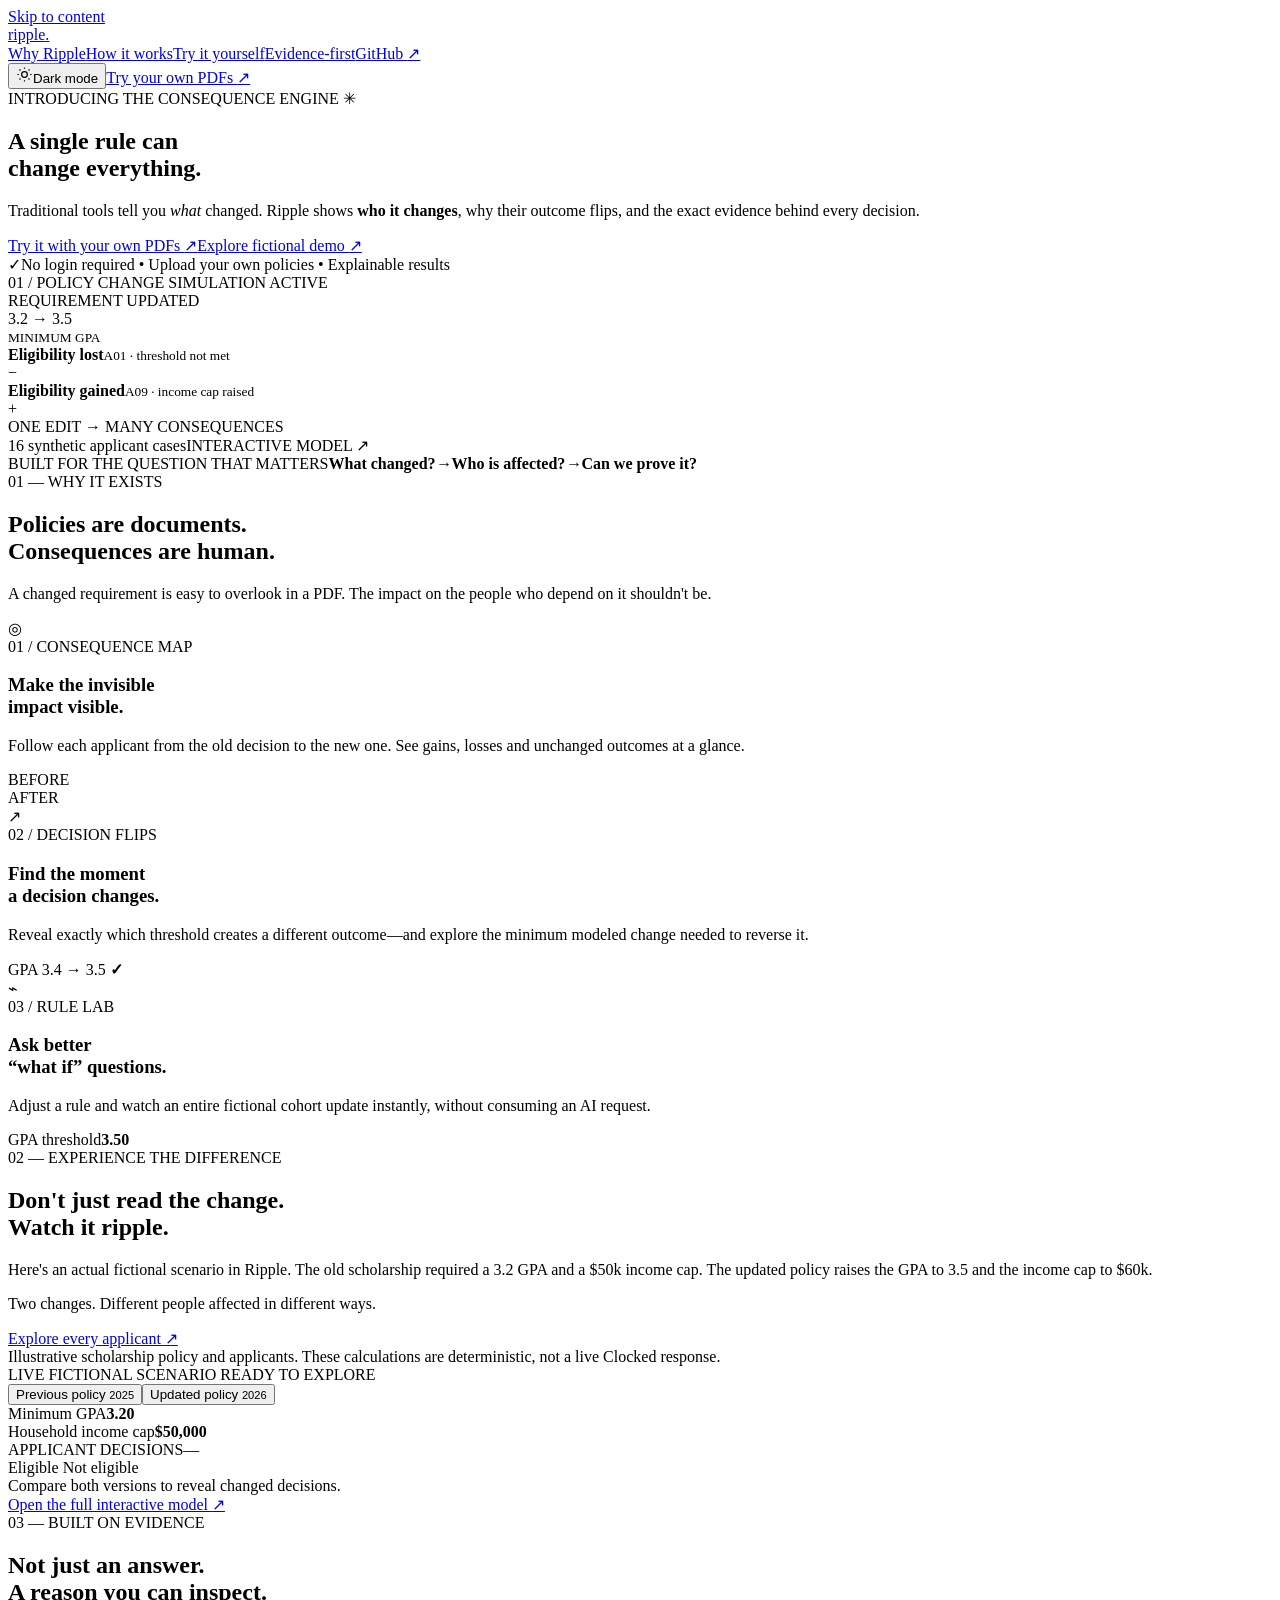
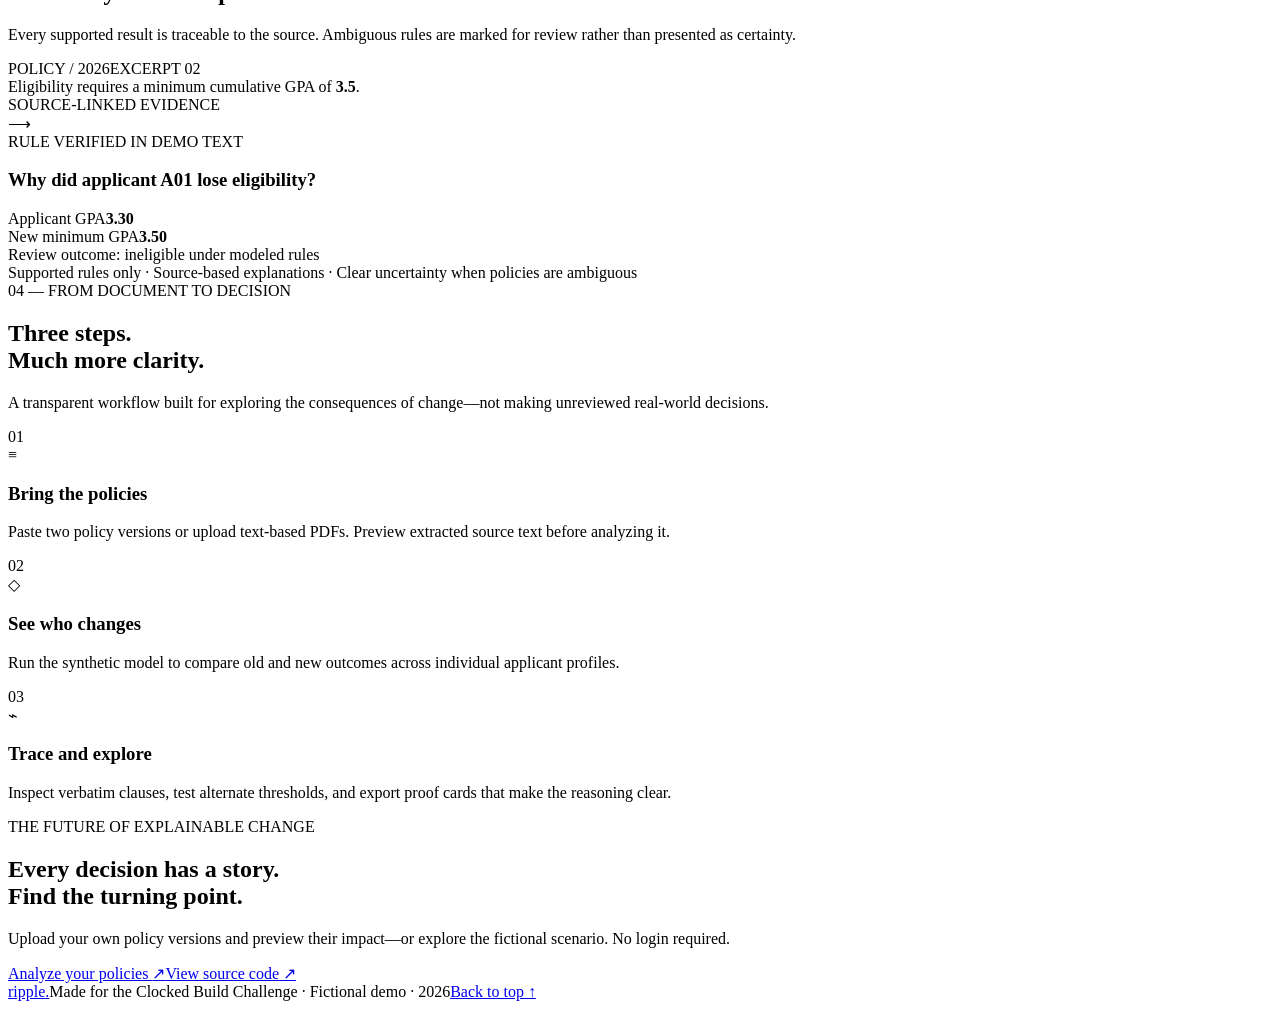
==== commit 84d9b454: "feat(self-service): analyze uploaded policy PDFs with optional applicant cohort and evidence-led das" ====
--- a/web/index.html
+++ b/web/index.html
@@ -20,8 +20,8 @@
     <header class="lp-nav" id="top">
       <div class="lp-nav-inside">
         <a href="/" class="lp-brand" aria-label="Ripple home"><span class="lp-brand-icon" aria-hidden="true"><i></i><i></i><i></i></span><span>ripple<span class="lp-brand-dot">.</span></span></a>
-        <nav class="lp-nav-links" aria-label="Main navigation"><a href="#why">Why Ripple</a><a href="#how">How it works</a><a href="#proof">Evidence-first</a><a href="https://github.com/debdutta1777/ripple-consequence-engine" target="_blank" rel="noopener noreferrer">GitHub <span aria-hidden="true">↗</span></a></nav>
-        <div class="lp-nav-actions"><button class="lp-theme" id="landing-theme" type="button" aria-label="Switch to dark mode" title="Toggle dark mode"><svg viewBox="0 0 24 24" width="17" height="17" stroke="currentColor" stroke-width="1.7" fill="none" aria-hidden="true"><circle cx="12" cy="12" r="4"/><path d="M12 2v2m0 16v2M4.93 4.93l1.42 1.42m11.3 11.3 1.42 1.42M2 12h2m16 0h2M4.93 19.07l1.42-1.42M17.65 6.35l1.42-1.42"/></svg><span id="landing-theme-label">Dark mode</span></button><a class="lp-nav-cta" href="/studio">Launch studio <span aria-hidden="true">↗</span></a></div>
+        <nav class="lp-nav-links" aria-label="Main navigation"><a href="#why">Why Ripple</a><a href="#how">How it works</a><a href="/try">Try it yourself</a><a href="#proof">Evidence-first</a><a href="https://github.com/debdutta1777/ripple-consequence-engine" target="_blank" rel="noopener noreferrer">GitHub <span aria-hidden="true">↗</span></a></nav>
+        <div class="lp-nav-actions"><button class="lp-theme" id="landing-theme" type="button" aria-label="Switch to dark mode" title="Toggle dark mode"><svg viewBox="0 0 24 24" width="17" height="17" stroke="currentColor" stroke-width="1.7" fill="none" aria-hidden="true"><circle cx="12" cy="12" r="4"/><path d="M12 2v2m0 16v2M4.93 4.93l1.42 1.42m11.3 11.3 1.42 1.42M2 12h2m16 0h2M4.93 19.07l1.42-1.42M17.65 6.35l1.42-1.42"/></svg><span id="landing-theme-label">Dark mode</span></button><a class="lp-nav-cta" href="/try">Try your own PDFs <span aria-hidden="true">↗</span></a></div>
       </div>
     </header>
 
@@ -31,8 +31,8 @@
           <div class="lp-kicker"><span class="lp-pulse"></span> INTRODUCING THE CONSEQUENCE ENGINE <span class="lp-kicker-spark">✳</span></div>
           <h1 id="lp-headline">A single rule can<br /><span>change everything.</span></h1>
           <p class="lp-lead">Traditional tools tell you <em>what</em> changed. Ripple shows <strong>who it changes</strong>, why their outcome flips, and the exact evidence behind every decision.</p>
-          <div class="lp-hero-actions"><a class="lp-button lp-button-primary" href="/studio">Explore the interactive studio <span aria-hidden="true">↗</span></a><a class="lp-button lp-button-secondary" href="#story">See how it works <span aria-hidden="true">↓</span></a></div>
-          <div class="lp-hero-foot"><span class="lp-foot-check" aria-hidden="true">✓</span>No login required <span class="lp-foot-sep">•</span> Free synthetic demo <span class="lp-foot-sep">•</span> Explainable results</div>
+          <div class="lp-hero-actions"><a class="lp-button lp-button-primary" href="/try">Try it with your own PDFs <span aria-hidden="true">↗</span></a><a class="lp-button lp-button-secondary" href="/studio">Explore fictional demo <span aria-hidden="true">↗</span></a></div>
+          <div class="lp-hero-foot"><span class="lp-foot-check" aria-hidden="true">✓</span>No login required <span class="lp-foot-sep">•</span> Upload your own policies <span class="lp-foot-sep">•</span> Explainable results</div>
         </div>
         <div class="lp-hero-visual" role="img" aria-label="Illustration of one policy change affecting multiple applicant eligibility paths">
           <div class="lp-art-caption"><span>01 / POLICY CHANGE</span><span class="lp-caption-indicator"><span></span> SIMULATION ACTIVE</span></div>
@@ -64,7 +64,7 @@
 
       <section class="lp-steps-section" id="how"><div class="lp-container"><div class="lp-section-tag">04 — FROM DOCUMENT TO DECISION</div><div class="lp-steps-heading"><h2>Three steps.<br /><span>Much more clarity.</span></h2><p>A transparent workflow built for exploring the consequences of change—not making unreviewed real-world decisions.</p></div><div class="lp-steps-grid"><div class="lp-step"><span class="lp-step-num">01</span><div class="lp-step-symbol">≡</div><h3>Bring the policies</h3><p>Paste two policy versions or upload text-based PDFs. Preview extracted source text before analyzing it.</p></div><div class="lp-step"><span class="lp-step-num">02</span><div class="lp-step-symbol">◇</div><h3>See who changes</h3><p>Run the synthetic model to compare old and new outcomes across individual applicant profiles.</p></div><div class="lp-step"><span class="lp-step-num">03</span><div class="lp-step-symbol">⌁</div><h3>Trace and explore</h3><p>Inspect verbatim clauses, test alternate thresholds, and export proof cards that make the reasoning clear.</p></div></div></div></section>
 
-      <section class="lp-last-cta lp-container" aria-labelledby="lp-last-title"><div class="lp-last-glow"></div><div class="lp-last-copy"><span class="lp-last-kicker">THE FUTURE OF EXPLAINABLE CHANGE</span><h2 id="lp-last-title">Every decision has a story.<br /><span>Find the turning point.</span></h2><p>Experience the Consequence Engine with 16 fictional cases. No account. No setup. Just clarity.</p><div class="lp-last-actions"><a class="lp-button lp-button-white" href="/studio">Launch the Ripple Studio <span aria-hidden="true">↗</span></a><a class="lp-last-secondary" href="https://github.com/debdutta1777/ripple-consequence-engine" target="_blank" rel="noopener noreferrer">View source code ↗</a></div></div><div class="lp-last-deco" aria-hidden="true"><span></span><span></span><span></span><span></span></div></section>
+      <section class="lp-last-cta lp-container" aria-labelledby="lp-last-title"><div class="lp-last-glow"></div><div class="lp-last-copy"><span class="lp-last-kicker">THE FUTURE OF EXPLAINABLE CHANGE</span><h2 id="lp-last-title">Every decision has a story.<br /><span>Find the turning point.</span></h2><p>Upload your own policy versions and preview their impact—or explore the fictional scenario. No login required.</p><div class="lp-last-actions"><a class="lp-button lp-button-white" href="/try">Analyze your policies <span aria-hidden="true">↗</span></a><a class="lp-last-secondary" href="https://github.com/debdutta1777/ripple-consequence-engine" target="_blank" rel="noopener noreferrer">View source code ↗</a></div></div><div class="lp-last-deco" aria-hidden="true"><span></span><span></span><span></span><span></span></div></section>
     </main>
     <footer class="lp-footer"><div class="lp-container lp-footer-inner"><a class="lp-brand" href="/" aria-label="Ripple home"><span class="lp-brand-icon" aria-hidden="true"><i></i><i></i><i></i></span><span>ripple<span class="lp-brand-dot">.</span></span></a><span>Made for the Clocked Build Challenge · Fictional demo · 2026</span><a href="#top">Back to top ↑</a></div></footer>
   </div>
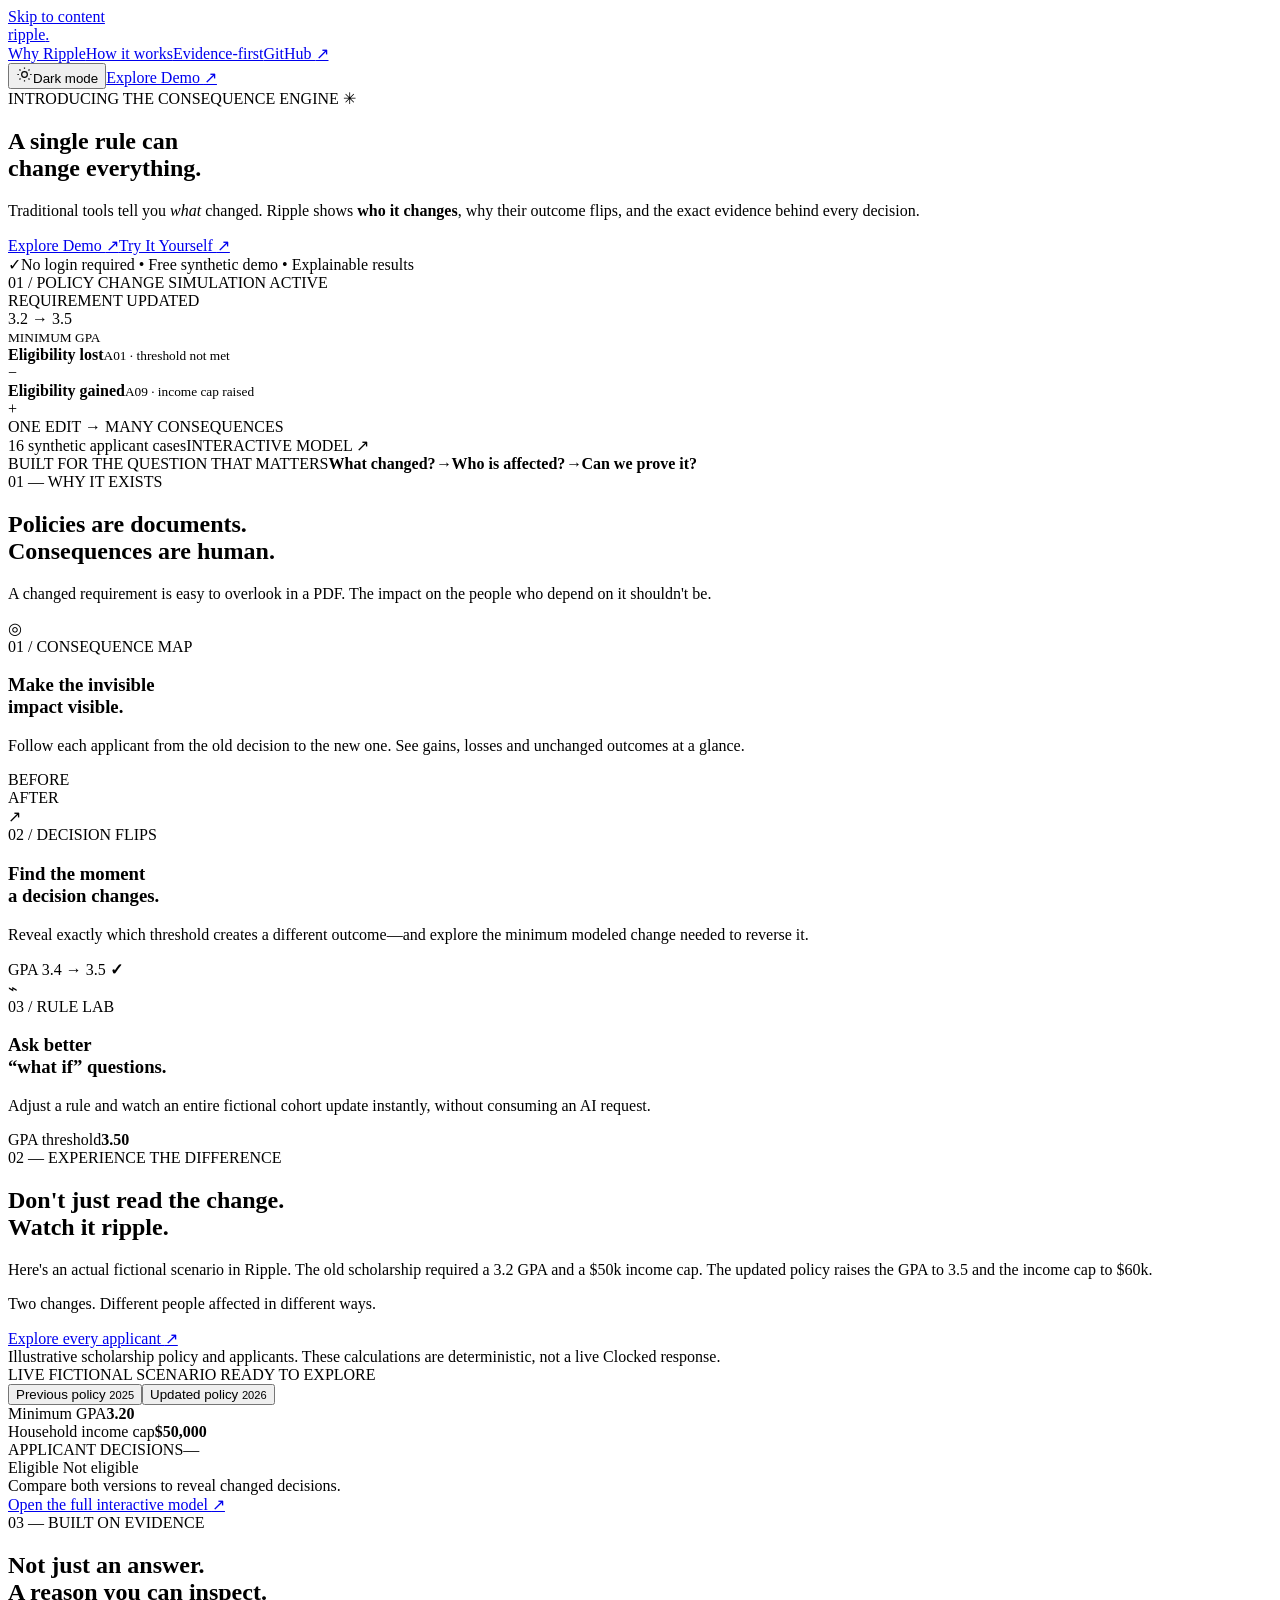
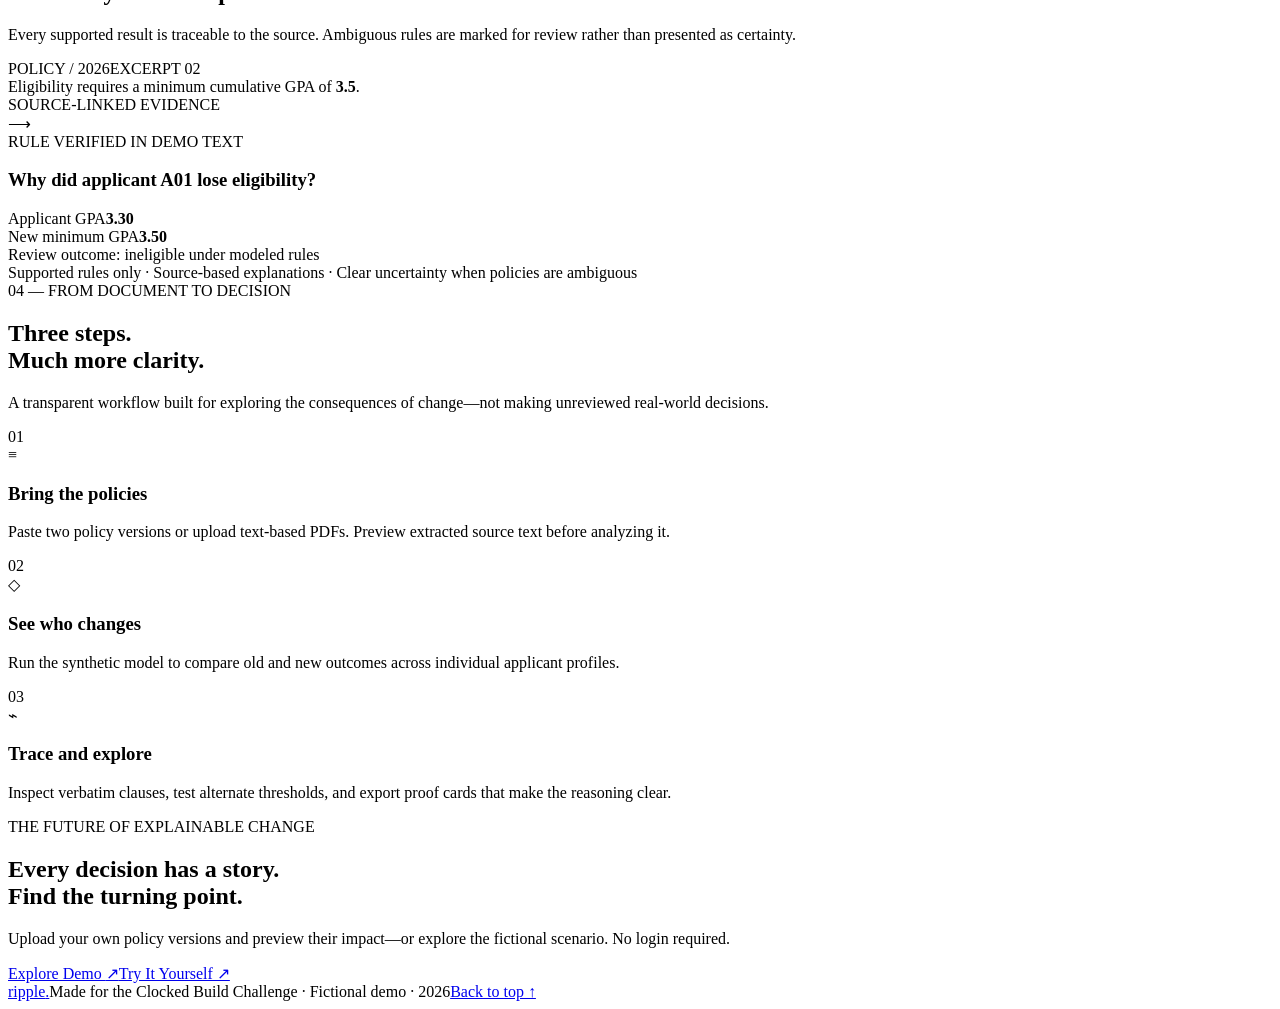
==== commit ec70587c: "fix(ux): restore original landing with two clear paths and start self-service at PDF uploads" ====
--- a/web/index.html
+++ b/web/index.html
@@ -20,8 +20,8 @@
     <header class="lp-nav" id="top">
       <div class="lp-nav-inside">
         <a href="/" class="lp-brand" aria-label="Ripple home"><span class="lp-brand-icon" aria-hidden="true"><i></i><i></i><i></i></span><span>ripple<span class="lp-brand-dot">.</span></span></a>
-        <nav class="lp-nav-links" aria-label="Main navigation"><a href="#why">Why Ripple</a><a href="#how">How it works</a><a href="/try">Try it yourself</a><a href="#proof">Evidence-first</a><a href="https://github.com/debdutta1777/ripple-consequence-engine" target="_blank" rel="noopener noreferrer">GitHub <span aria-hidden="true">↗</span></a></nav>
-        <div class="lp-nav-actions"><button class="lp-theme" id="landing-theme" type="button" aria-label="Switch to dark mode" title="Toggle dark mode"><svg viewBox="0 0 24 24" width="17" height="17" stroke="currentColor" stroke-width="1.7" fill="none" aria-hidden="true"><circle cx="12" cy="12" r="4"/><path d="M12 2v2m0 16v2M4.93 4.93l1.42 1.42m11.3 11.3 1.42 1.42M2 12h2m16 0h2M4.93 19.07l1.42-1.42M17.65 6.35l1.42-1.42"/></svg><span id="landing-theme-label">Dark mode</span></button><a class="lp-nav-cta" href="/try">Try your own PDFs <span aria-hidden="true">↗</span></a></div>
+        <nav class="lp-nav-links" aria-label="Main navigation"><a href="#why">Why Ripple</a><a href="#how">How it works</a><a href="#proof">Evidence-first</a><a href="https://github.com/debdutta1777/ripple-consequence-engine" target="_blank" rel="noopener noreferrer">GitHub <span aria-hidden="true">↗</span></a></nav>
+        <div class="lp-nav-actions"><button class="lp-theme" id="landing-theme" type="button" aria-label="Switch to dark mode" title="Toggle dark mode"><svg viewBox="0 0 24 24" width="17" height="17" stroke="currentColor" stroke-width="1.7" fill="none" aria-hidden="true"><circle cx="12" cy="12" r="4"/><path d="M12 2v2m0 16v2M4.93 4.93l1.42 1.42m11.3 11.3 1.42 1.42M2 12h2m16 0h2M4.93 19.07l1.42-1.42M17.65 6.35l1.42-1.42"/></svg><span id="landing-theme-label">Dark mode</span></button><a class="lp-nav-cta" href="/studio">Explore Demo <span aria-hidden="true">↗</span></a></div>
       </div>
     </header>
 
@@ -31,8 +31,8 @@
           <div class="lp-kicker"><span class="lp-pulse"></span> INTRODUCING THE CONSEQUENCE ENGINE <span class="lp-kicker-spark">✳</span></div>
           <h1 id="lp-headline">A single rule can<br /><span>change everything.</span></h1>
           <p class="lp-lead">Traditional tools tell you <em>what</em> changed. Ripple shows <strong>who it changes</strong>, why their outcome flips, and the exact evidence behind every decision.</p>
-          <div class="lp-hero-actions"><a class="lp-button lp-button-primary" href="/try">Try it with your own PDFs <span aria-hidden="true">↗</span></a><a class="lp-button lp-button-secondary" href="/studio">Explore fictional demo <span aria-hidden="true">↗</span></a></div>
-          <div class="lp-hero-foot"><span class="lp-foot-check" aria-hidden="true">✓</span>No login required <span class="lp-foot-sep">•</span> Upload your own policies <span class="lp-foot-sep">•</span> Explainable results</div>
+          <div class="lp-hero-actions"><a class="lp-button lp-button-primary" href="/studio">Explore Demo <span aria-hidden="true">↗</span></a><a class="lp-button lp-button-secondary" href="/try">Try It Yourself <span aria-hidden="true">↗</span></a></div>
+          <div class="lp-hero-foot"><span class="lp-foot-check" aria-hidden="true">✓</span>No login required <span class="lp-foot-sep">•</span> Free synthetic demo <span class="lp-foot-sep">•</span> Explainable results</div>
         </div>
         <div class="lp-hero-visual" role="img" aria-label="Illustration of one policy change affecting multiple applicant eligibility paths">
           <div class="lp-art-caption"><span>01 / POLICY CHANGE</span><span class="lp-caption-indicator"><span></span> SIMULATION ACTIVE</span></div>
@@ -64,7 +64,7 @@
 
       <section class="lp-steps-section" id="how"><div class="lp-container"><div class="lp-section-tag">04 — FROM DOCUMENT TO DECISION</div><div class="lp-steps-heading"><h2>Three steps.<br /><span>Much more clarity.</span></h2><p>A transparent workflow built for exploring the consequences of change—not making unreviewed real-world decisions.</p></div><div class="lp-steps-grid"><div class="lp-step"><span class="lp-step-num">01</span><div class="lp-step-symbol">≡</div><h3>Bring the policies</h3><p>Paste two policy versions or upload text-based PDFs. Preview extracted source text before analyzing it.</p></div><div class="lp-step"><span class="lp-step-num">02</span><div class="lp-step-symbol">◇</div><h3>See who changes</h3><p>Run the synthetic model to compare old and new outcomes across individual applicant profiles.</p></div><div class="lp-step"><span class="lp-step-num">03</span><div class="lp-step-symbol">⌁</div><h3>Trace and explore</h3><p>Inspect verbatim clauses, test alternate thresholds, and export proof cards that make the reasoning clear.</p></div></div></div></section>
 
-      <section class="lp-last-cta lp-container" aria-labelledby="lp-last-title"><div class="lp-last-glow"></div><div class="lp-last-copy"><span class="lp-last-kicker">THE FUTURE OF EXPLAINABLE CHANGE</span><h2 id="lp-last-title">Every decision has a story.<br /><span>Find the turning point.</span></h2><p>Upload your own policy versions and preview their impact—or explore the fictional scenario. No login required.</p><div class="lp-last-actions"><a class="lp-button lp-button-white" href="/try">Analyze your policies <span aria-hidden="true">↗</span></a><a class="lp-last-secondary" href="https://github.com/debdutta1777/ripple-consequence-engine" target="_blank" rel="noopener noreferrer">View source code ↗</a></div></div><div class="lp-last-deco" aria-hidden="true"><span></span><span></span><span></span><span></span></div></section>
+      <section class="lp-last-cta lp-container" aria-labelledby="lp-last-title"><div class="lp-last-glow"></div><div class="lp-last-copy"><span class="lp-last-kicker">THE FUTURE OF EXPLAINABLE CHANGE</span><h2 id="lp-last-title">Every decision has a story.<br /><span>Find the turning point.</span></h2><p>Upload your own policy versions and preview their impact—or explore the fictional scenario. No login required.</p><div class="lp-last-actions"><a class="lp-button lp-button-white" href="/studio">Explore Demo <span aria-hidden="true">↗</span></a><a class="lp-last-secondary" href="/try">Try It Yourself ↗</a></div></div><div class="lp-last-deco" aria-hidden="true"><span></span><span></span><span></span><span></span></div></section>
     </main>
     <footer class="lp-footer"><div class="lp-container lp-footer-inner"><a class="lp-brand" href="/" aria-label="Ripple home"><span class="lp-brand-icon" aria-hidden="true"><i></i><i></i><i></i></span><span>ripple<span class="lp-brand-dot">.</span></span></a><span>Made for the Clocked Build Challenge · Fictional demo · 2026</span><a href="#top">Back to top ↑</a></div></footer>
   </div>
